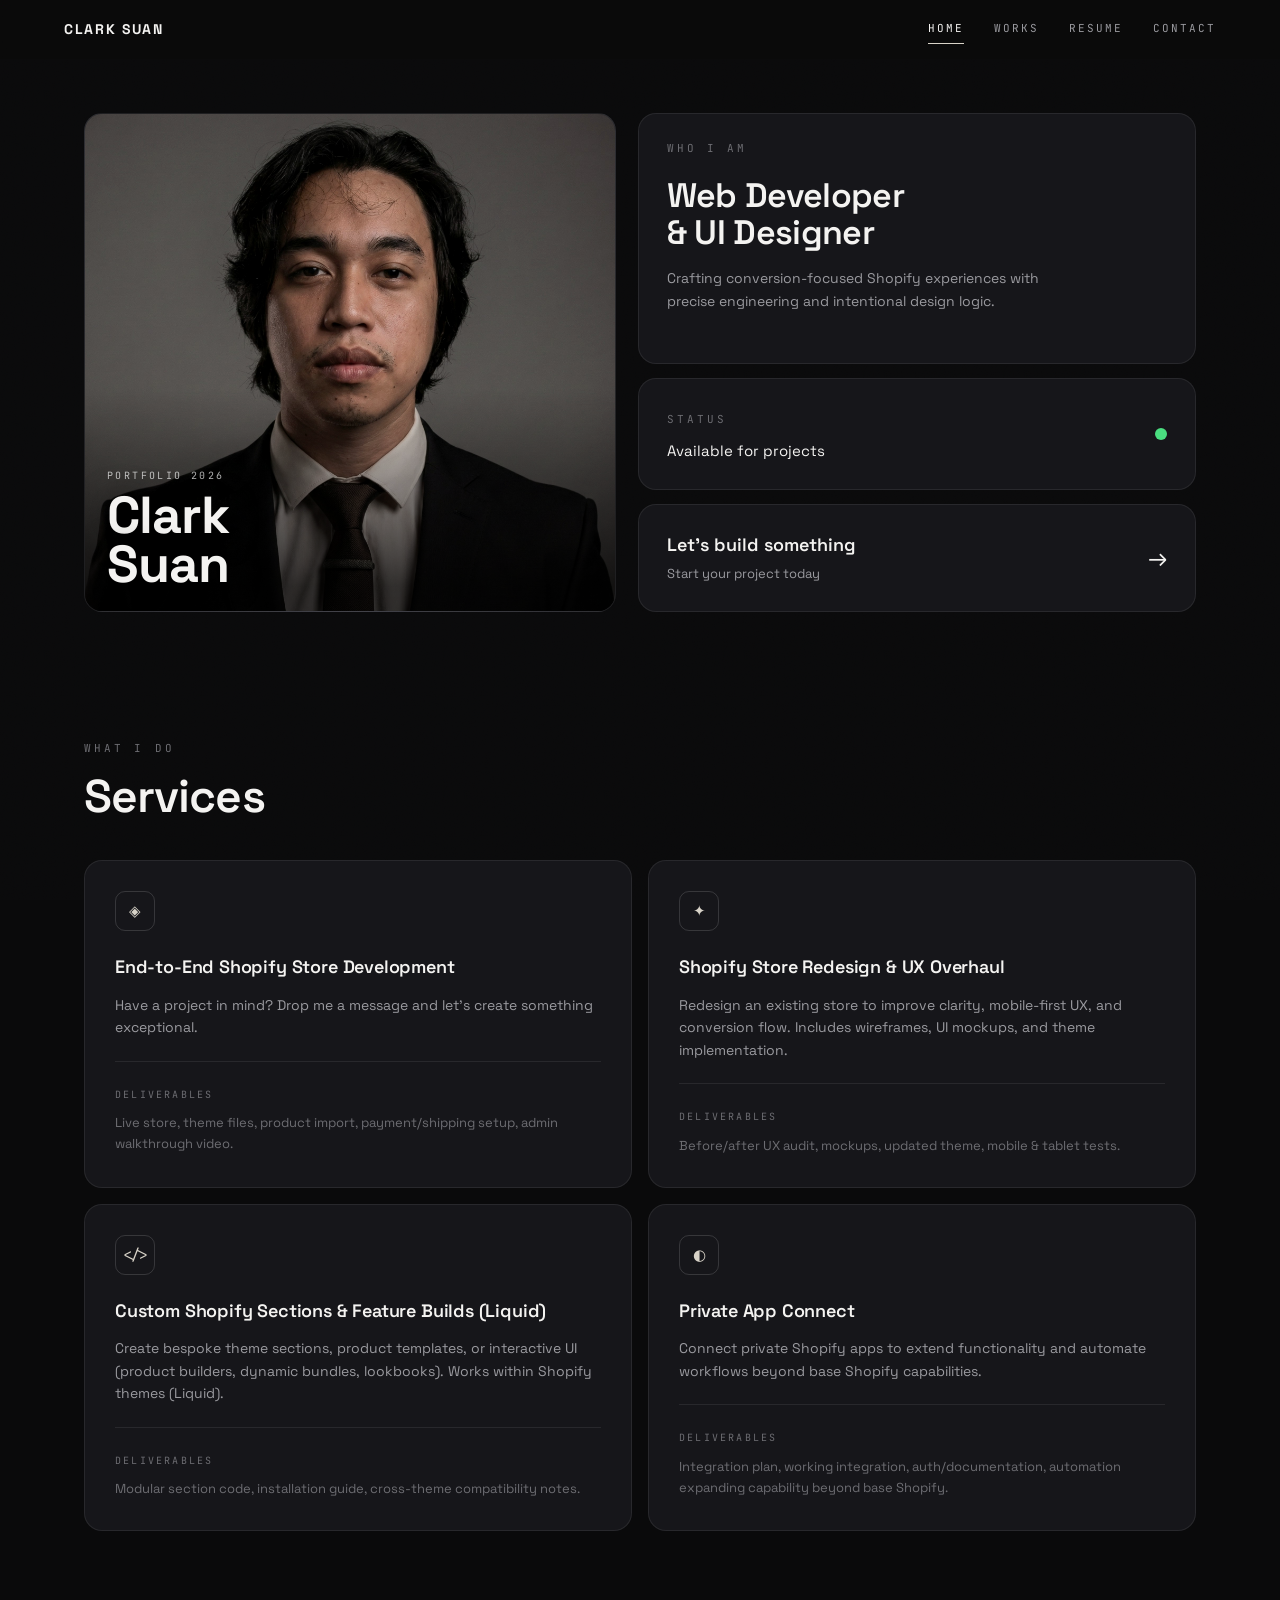
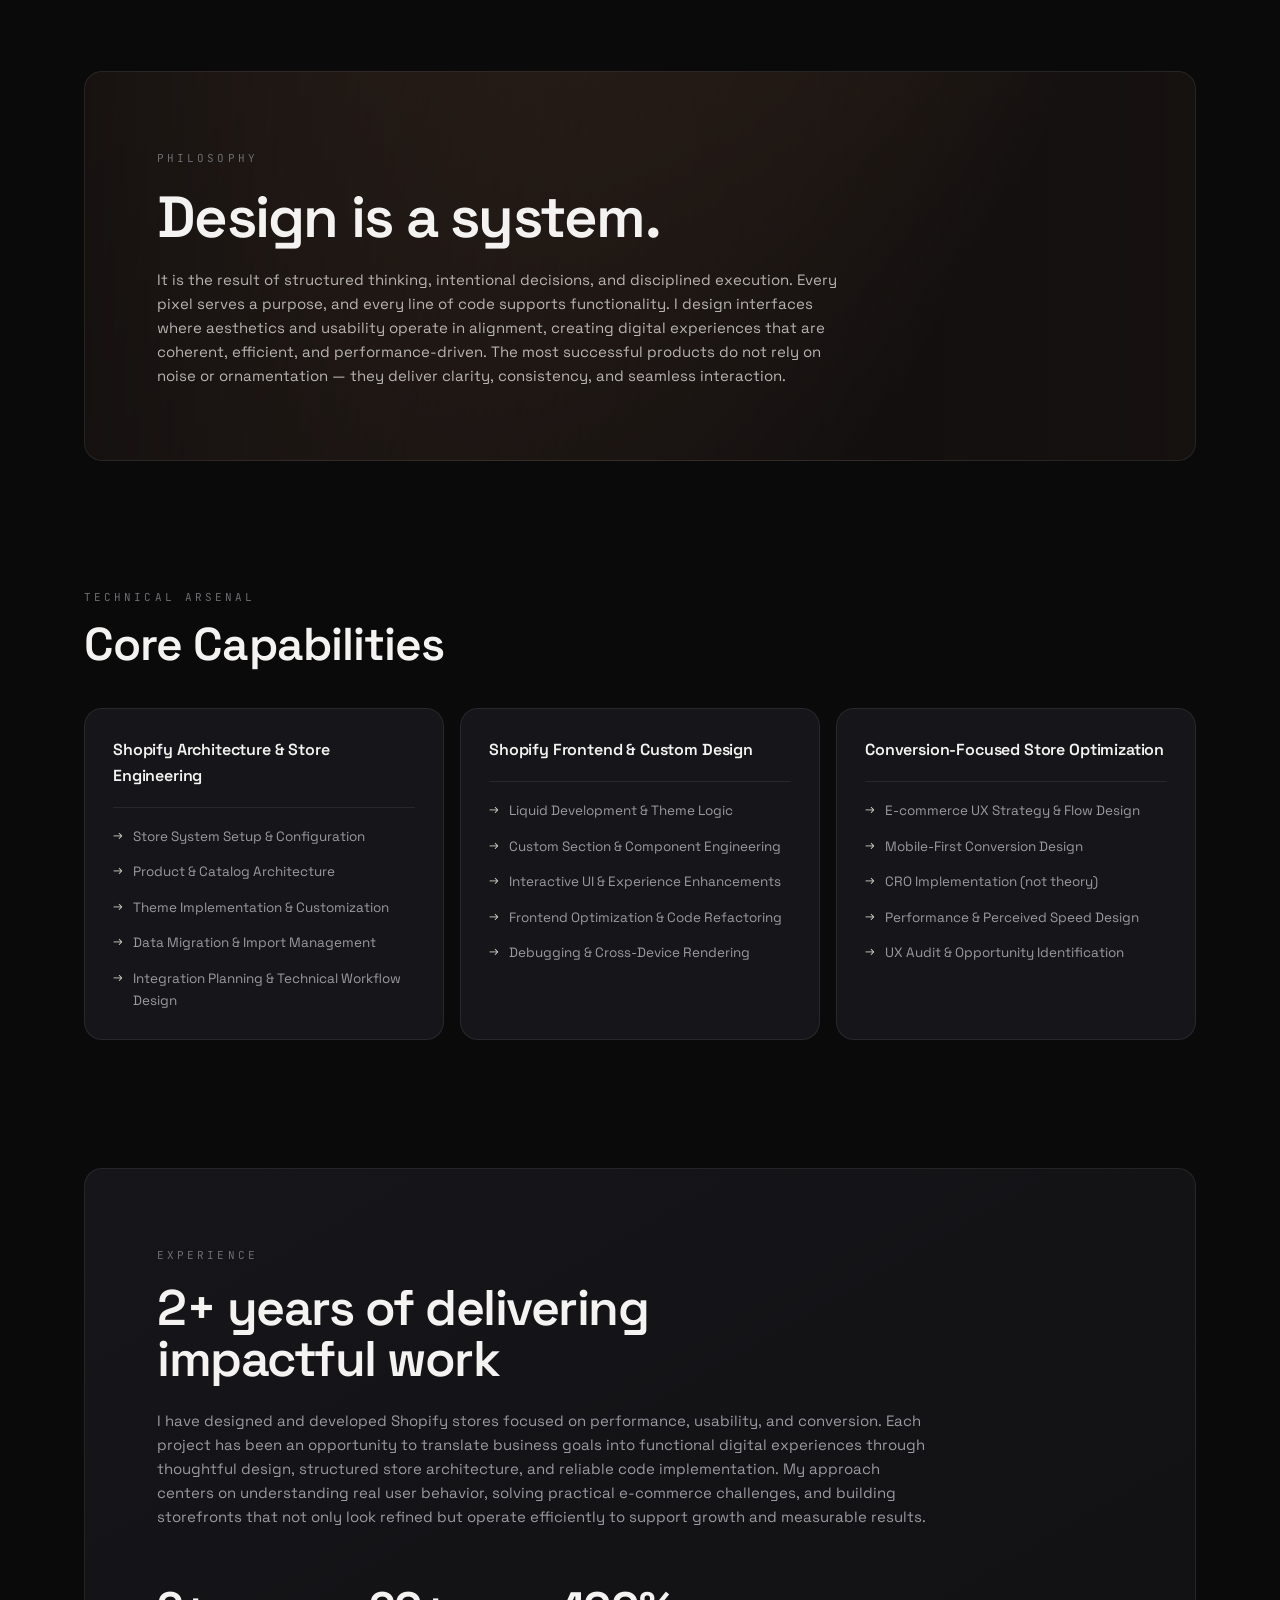
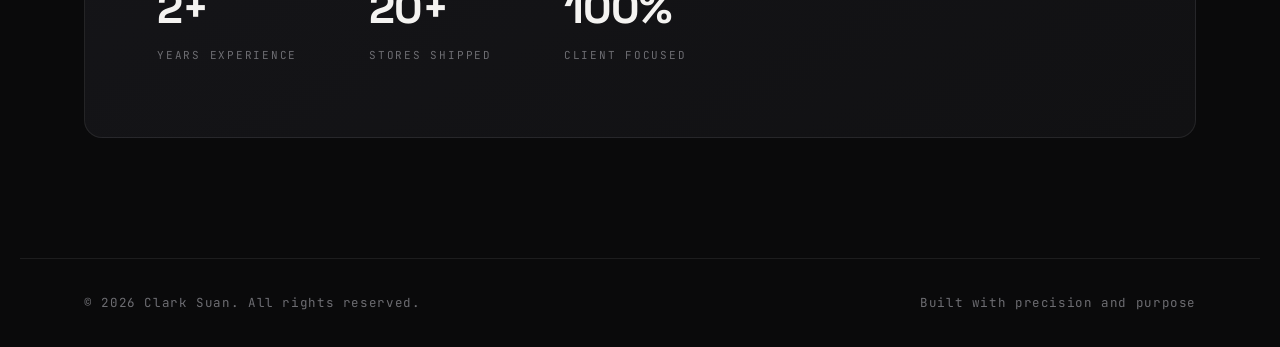
==== index.html @ 5cd77a22 "Multi-page portfolio: Home, Works, Resume, Contact - Split the single-page site into dedicated pages" ====
<!DOCTYPE html>
<html lang="en">
<head>
  <meta charset="UTF-8" />
  <meta name="viewport" content="width=device-width, initial-scale=1.0" />
  <title>Clark Suan — Web Developer & UI Designer</title>
  <meta name="description" content="Clark Suan — Shopify web developer and UI designer crafting conversion-focused ecommerce experiences with precise engineering and intentional design logic." />
  <meta name="author" content="Clark Suan" />
  <meta name="theme-color" content="#0a0a0b" />

  <!-- Open Graph / social share -->
  <meta property="og:type" content="website" />
  <meta property="og:title" content="Clark Suan — Web Developer & UI Designer" />
  <meta property="og:description" content="Conversion-focused Shopify experiences with precise engineering and intentional design logic." />
  <meta property="og:image" content="assets/portrait.jpg" />
  <meta property="og:site_name" content="Clark Suan" />
  <meta name="twitter:card" content="summary_large_image" />
  <meta name="twitter:title" content="Clark Suan — Web Developer & UI Designer" />
  <meta name="twitter:description" content="Conversion-focused Shopify experiences with precise engineering and intentional design logic." />
  <meta name="twitter:image" content="assets/portrait.jpg" />

  <link rel="icon" href="data:image/svg+xml,%3Csvg xmlns='http://www.w3.org/2000/svg' viewBox='0 0 100 100'%3E%3Crect width='100' height='100' rx='20' fill='%230a0a0b'/%3E%3Ctext x='50' y='68' font-family='sans-serif' font-size='52' font-weight='700' fill='%23d8d3c8' text-anchor='middle'%3ECS%3C/text%3E%3C/svg%3E" />
  <link rel="preconnect" href="https://fonts.googleapis.com" />
  <link rel="preconnect" href="https://fonts.gstatic.com" crossorigin />
  <link href="https://fonts.googleapis.com/css2?family=Space+Grotesk:wght@400;500;600;700&family=JetBrains+Mono:wght@400;500&display=swap" rel="stylesheet" />
  <link rel="stylesheet" href="styles.css" />
</head>
<body>
  <div class="grain" aria-hidden="true"></div>

  <!-- ============ NAV ============ -->
  <header class="nav" id="top">
    <a href="index.html" class="nav__logo">CLARK SUAN</a>
    <nav class="nav__links" aria-label="Primary">
      <a href="index.html" aria-current="page">Home</a>
      <a href="works.html">Works</a>
      <a href="resume.html">Resume</a>
      <a href="contact.html">Contact</a>
    </nav>
    <button class="nav__toggle" aria-label="Toggle menu" aria-expanded="false">
      <span></span><span></span>
    </button>
  </header>

  <main>
    <!-- ============ HERO ============ -->
    <section class="hero reveal">
      <div class="hero__portrait">
        <div class="portrait__frame">
          <img src="assets/portrait.jpg" alt="Portrait of Clark Suan" onerror="this.style.display='none';this.parentElement.classList.add('portrait--fallback')" />
          <div class="portrait__meta">
            <span class="portrait__eyebrow">Portfolio 2026</span>
            <h1 class="portrait__name">Clark<br />Suan</h1>
          </div>
        </div>
      </div>

      <div class="hero__panels">
        <article class="panel panel--intro">
          <span class="eyebrow">Who I am</span>
          <h2>Web Developer<br />&amp; UI Designer</h2>
          <p>Crafting conversion-focused Shopify experiences with precise engineering and intentional design logic.</p>
        </article>

        <article class="panel panel--status">
          <div>
            <span class="eyebrow">Status</span>
            <p class="status__text">Available for projects</p>
          </div>
          <span class="status__dot" aria-hidden="true"></span>
        </article>

        <a href="contact.html" class="panel panel--cta">
          <div>
            <p class="cta__title">Let's build something</p>
            <span class="cta__sub">Start your project today</span>
          </div>
          <span class="cta__arrow" aria-hidden="true">→</span>
        </a>
      </div>
    </section>

    <!-- ============ SERVICES ============ -->
    <section class="section" id="services">
      <header class="section__head reveal">
        <span class="eyebrow">What I do</span>
        <h2 class="section__title">Services</h2>
      </header>

      <div class="services">
        <article class="service reveal" style="--i:0">
          <span class="service__icon">◈</span>
          <h3>End-to-End Shopify Store Development</h3>
          <p>Have a project in mind? Drop me a message and let's create something exceptional.</p>
          <div class="service__deliverables">
            <span class="micro">Deliverables</span>
            <p>Live store, theme files, product import, payment/shipping setup, admin walkthrough video.</p>
          </div>
        </article>

        <article class="service reveal" style="--i:1">
          <span class="service__icon">✦</span>
          <h3>Shopify Store Redesign &amp; UX Overhaul</h3>
          <p>Redesign an existing store to improve clarity, mobile-first UX, and conversion flow. Includes wireframes, UI mockups, and theme implementation.</p>
          <div class="service__deliverables">
            <span class="micro">Deliverables</span>
            <p>Before/after UX audit, mockups, updated theme, mobile &amp; tablet tests.</p>
          </div>
        </article>

        <article class="service reveal" style="--i:2">
          <span class="service__icon">&lt;/&gt;</span>
          <h3>Custom Shopify Sections &amp; Feature Builds (Liquid)</h3>
          <p>Create bespoke theme sections, product templates, or interactive UI (product builders, dynamic bundles, lookbooks). Works within Shopify themes (Liquid).</p>
          <div class="service__deliverables">
            <span class="micro">Deliverables</span>
            <p>Modular section code, installation guide, cross-theme compatibility notes.</p>
          </div>
        </article>

        <article class="service reveal" style="--i:3">
          <span class="service__icon">◐</span>
          <h3>Private App Connect</h3>
          <p>Connect private Shopify apps to extend functionality and automate workflows beyond base Shopify capabilities.</p>
          <div class="service__deliverables">
            <span class="micro">Deliverables</span>
            <p>Integration plan, working integration, auth/documentation, automation expanding capability beyond base Shopify.</p>
          </div>
        </article>
      </div>
    </section>

    <!-- ============ PHILOSOPHY ============ -->
    <section class="philosophy reveal">
      <div class="philosophy__inner">
        <span class="eyebrow">Philosophy</span>
        <h2 class="philosophy__quote">Design is a system.</h2>
        <p>It is the result of structured thinking, intentional decisions, and disciplined execution. Every pixel serves a purpose, and every line of code supports functionality. I design interfaces where aesthetics and usability operate in alignment, creating digital experiences that are coherent, efficient, and performance-driven. The most successful products do not rely on noise or ornamentation — they deliver clarity, consistency, and seamless interaction.</p>
      </div>
    </section>

    <!-- ============ SKILLS ============ -->
    <section class="section" id="skills">
      <header class="section__head reveal">
        <span class="eyebrow">Technical arsenal</span>
        <h2 class="section__title">Core Capabilities</h2>
      </header>

      <div class="skills">
        <article class="skillcard reveal" style="--i:0">
          <h3>Shopify Architecture &amp; Store Engineering</h3>
          <ul>
            <li>Store System Setup &amp; Configuration</li>
            <li>Product &amp; Catalog Architecture</li>
            <li>Theme Implementation &amp; Customization</li>
            <li>Data Migration &amp; Import Management</li>
            <li>Integration Planning &amp; Technical Workflow Design</li>
          </ul>
        </article>

        <article class="skillcard reveal" style="--i:1">
          <h3>Shopify Frontend &amp; Custom Design</h3>
          <ul>
            <li>Liquid Development &amp; Theme Logic</li>
            <li>Custom Section &amp; Component Engineering</li>
            <li>Interactive UI &amp; Experience Enhancements</li>
            <li>Frontend Optimization &amp; Code Refactoring</li>
            <li>Debugging &amp; Cross-Device Rendering</li>
          </ul>
        </article>

        <article class="skillcard reveal" style="--i:2">
          <h3>Conversion-Focused Store Optimization</h3>
          <ul>
            <li>E-commerce UX Strategy &amp; Flow Design</li>
            <li>Mobile-First Conversion Design</li>
            <li>CRO Implementation (not theory)</li>
            <li>Performance &amp; Perceived Speed Design</li>
            <li>UX Audit &amp; Opportunity Identification</li>
          </ul>
        </article>
      </div>
    </section>

    <!-- ============ EXPERIENCE ============ -->
    <section class="section" id="experience">
      <div class="experience reveal">
        <span class="eyebrow">Experience</span>
        <h2 class="experience__headline">2+ years of delivering impactful work</h2>
        <p>I have designed and developed Shopify stores focused on performance, usability, and conversion. Each project has been an opportunity to translate business goals into functional digital experiences through thoughtful design, structured store architecture, and reliable code implementation. My approach centers on understanding real user behavior, solving practical e-commerce challenges, and building storefronts that not only look refined but operate efficiently to support growth and measurable results.</p>
        <div class="experience__stats">
          <div class="stat"><span class="stat__num">2+</span><span class="stat__label">Years experience</span></div>
          <div class="stat"><span class="stat__num">20+</span><span class="stat__label">Stores shipped</span></div>
          <div class="stat"><span class="stat__num">100%</span><span class="stat__label">Client focused</span></div>
        </div>
      </div>
    </section>
  </main>

  <footer class="footer">
    <p>© 2026 Clark Suan. All rights reserved.</p>
    <p>Built with precision and purpose</p>
  </footer>

  <script src="script.js"></script>
</body>
</html>
---- styles.css ----
/* ============================================================
   Clark Suan — Portfolio
   Dark editorial theme • Shopify Web Developer & UI Designer
   ============================================================ */

:root {
  --bg:        #0a0a0b;
  --bg-2:      #111113;
  --surface:   #16161a;
  --surface-2: #1c1c21;
  --line:      rgba(255,255,255,.08);
  --line-2:    rgba(255,255,255,.14);
  --text:      #f4f3f1;
  --muted:     #9a9a9f;
  --faint:     #6d6d72;
  --accent:    #d8d3c8;   /* warm bone */
  --green:     #4ade80;
  --radius:    18px;
  --maxw:      1240px;
  --pad:       clamp(20px, 5vw, 64px);
  --font:      "Space Grotesk", system-ui, sans-serif;
  --mono:      "JetBrains Mono", ui-monospace, monospace;
}

* { margin: 0; padding: 0; box-sizing: border-box; }

html { scroll-behavior: smooth; }

body {
  font-family: var(--font);
  background: var(--bg);
  color: var(--text);
  line-height: 1.6;
  -webkit-font-smoothing: antialiased;
  overflow-x: hidden;
}

img { display: block; max-width: 100%; }
a { color: inherit; text-decoration: none; }

/* film grain overlay */
.grain {
  position: fixed;
  inset: 0;
  z-index: 1;
  pointer-events: none;
  opacity: .04;
  background-image: url("data:image/svg+xml,%3Csvg xmlns='http://www.w3.org/2000/svg' width='140' height='140'%3E%3Cfilter id='n'%3E%3CfeTurbulence type='fractalNoise' baseFrequency='.9' numOctaves='3'/%3E%3C/filter%3E%3Crect width='100%25' height='100%25' filter='url(%23n)'/%3E%3C/svg%3E");
  mix-blend-mode: overlay;
}

/* shared labels ---------------------------------------------- */
.eyebrow {
  font-family: var(--mono);
  font-size: 11px;
  letter-spacing: .28em;
  text-transform: uppercase;
  color: var(--faint);
  display: inline-block;
}
.micro {
  font-family: var(--mono);
  font-size: 10px;
  letter-spacing: .22em;
  text-transform: uppercase;
  color: var(--faint);
}

/* ============================================================
   NAV
   ============================================================ */
.nav {
  position: sticky;
  top: 0;
  z-index: 50;
  display: flex;
  align-items: center;
  justify-content: space-between;
  padding: 18px var(--pad);
  backdrop-filter: blur(14px);
  background: rgba(10,10,11,.6);
  border-bottom: 1px solid transparent;
  transition: border-color .3s, background .3s;
}
.nav.scrolled { border-color: var(--line); background: rgba(10,10,11,.82); }

.nav__logo {
  font-weight: 700;
  letter-spacing: .12em;
  font-size: 14px;
}
.nav__links {
  display: flex;
  gap: 30px;
  font-family: var(--mono);
  font-size: 11px;
  letter-spacing: .18em;
  text-transform: uppercase;
}
.nav__links a {
  color: var(--muted);
  position: relative;
  transition: color .25s;
}
.nav__links a:hover { color: var(--text); }
.nav__links a::after {
  content: "";
  position: absolute;
  left: 0; bottom: -6px;
  width: 0; height: 1px;
  background: var(--accent);
  transition: width .3s;
}
.nav__links a:hover::after { width: 100%; }

.nav__links a[aria-current="page"] { color: var(--text); }
.nav__links a[aria-current="page"]::after { width: 100%; }

.nav__toggle {
  display: none;
  flex-direction: column;
  gap: 5px;
  background: none;
  border: none;
  cursor: pointer;
  padding: 6px;
}
.nav__toggle span {
  width: 24px; height: 2px;
  background: var(--text);
  transition: transform .3s, opacity .3s;
}

/* ============================================================
   LAYOUT PRIMITIVES
   ============================================================ */
.section {
  max-width: var(--maxw);
  margin: 0 auto;
  padding: clamp(64px, 10vw, 130px) var(--pad) 0;
  position: relative;
  z-index: 2;
}
.section__head { margin-bottom: 40px; }
.section__head .eyebrow { margin-bottom: 14px; }
.section__title {
  font-size: clamp(30px, 5vw, 46px);
  font-weight: 600;
  letter-spacing: -.02em;
  line-height: 1.05;
}
.section__note {
  color: var(--muted);
  max-width: 340px;
  font-size: 14px;
  margin-top: 12px;
}

/* ============================================================
   HERO
   ============================================================ */
.hero {
  max-width: var(--maxw);
  margin: 0 auto;
  padding: clamp(28px, 5vw, 54px) var(--pad) 0;
  display: grid;
  grid-template-columns: 1fr 1.05fr;
  gap: 22px;
  position: relative;
  z-index: 2;
}

.portrait__frame {
  position: relative;
  height: 100%;
  min-height: 440px;
  border-radius: var(--radius);
  overflow: hidden;
  border: 1px solid var(--line);
  /* studio backdrop behind a transparent-cutout portrait */
  background:
    radial-gradient(120% 90% at 50% 0%, #33333a 0%, #1a1a1e 45%, #0c0c0e 100%);
}
.portrait__frame img {
  width: 100%; height: 100%;
  object-fit: cover;
  object-position: center 12%;
  filter: grayscale(.12) contrast(1.03);
}
.portrait--fallback::after {
  content: "CS";
  position: absolute; inset: 0;
  display: grid; place-items: center;
  font-size: 120px; font-weight: 700;
  color: rgba(255,255,255,.06);
  letter-spacing: .05em;
}
.portrait__meta {
  position: absolute;
  left: 22px; bottom: 22px;
  z-index: 2;
}
.portrait__eyebrow {
  font-family: var(--mono);
  font-size: 10px;
  letter-spacing: .24em;
  text-transform: uppercase;
  color: rgba(255,255,255,.7);
}
.portrait__name {
  font-size: clamp(34px, 4.5vw, 52px);
  font-weight: 700;
  line-height: .95;
  letter-spacing: -.02em;
  margin-top: 4px;
  text-shadow: 0 2px 30px rgba(0,0,0,.6);
}
.portrait__frame::after {
  content: "";
  position: absolute; inset: 0;
  background: linear-gradient(to top, rgba(0,0,0,.75) 5%, transparent 45%);
}

.hero__panels {
  display: flex;
  flex-direction: column;
  gap: 14px;
}
.panel {
  border: 1px solid var(--line);
  border-radius: var(--radius);
  background: var(--surface);
  padding: 26px 28px;
  transition: border-color .3s, background .3s, transform .3s;
}
.panel--intro { flex: 1; display: flex; flex-direction: column; }
.panel--intro .eyebrow { margin-bottom: 20px; }
.panel--intro h2 {
  font-size: clamp(24px, 3.4vw, 34px);
  font-weight: 600;
  letter-spacing: -.02em;
  line-height: 1.08;
}
.panel--intro p {
  color: var(--muted);
  margin-top: 16px;
  font-size: 14px;
  max-width: 42ch;
}

.panel--status {
  display: flex;
  align-items: center;
  justify-content: space-between;
}
.status__text { font-size: 15px; margin-top: 8px; }
.status__dot {
  width: 12px; height: 12px;
  border-radius: 50%;
  background: var(--green);
  box-shadow: 0 0 0 0 rgba(74,222,128,.5);
  animation: pulse 2.4s infinite, flicker 4s steps(1, end) infinite;
}
@keyframes pulse {
  0%   { box-shadow: 0 0 0 0 rgba(74,222,128,.45); }
  70%  { box-shadow: 0 0 0 12px rgba(74,222,128,0); }
  100% { box-shadow: 0 0 0 0 rgba(74,222,128,0); }
}
@keyframes flicker {
  0%, 39%, 43%, 62%, 66%, 83%, 87%, 100% { opacity: 1; }
  41%, 64%, 85% { opacity: .2; }
}

.panel--cta {
  display: flex;
  align-items: center;
  justify-content: space-between;
  cursor: pointer;
}
.panel--cta:hover { border-color: var(--line-2); background: var(--surface-2); }
.cta__title { font-size: 18px; font-weight: 600; }
.cta__sub { color: var(--muted); font-size: 13px; }
.cta__arrow {
  font-size: 24px;
  transition: transform .3s;
}
.panel--cta:hover .cta__arrow { transform: translateX(8px); }

.panel:hover { border-color: var(--line-2); }

/* ============================================================
   WORKS
   ============================================================ */
.section__head { display: flex; flex-direction: column; }
#works .section__head { position: relative; }
#works .section__note { position: absolute; right: 0; top: 8px; text-align: right; }

/* business-model filter */
.workfilter {
  display: flex;
  flex-wrap: wrap;
  align-items: center;
  gap: 10px;
  margin-bottom: 26px;
}
.workfilter__label { margin-right: 4px; }
.workfilter__chip {
  font-family: var(--mono);
  font-size: 10.5px;
  letter-spacing: .16em;
  text-transform: uppercase;
  color: var(--muted);
  background: transparent;
  border: 1px solid var(--line);
  border-radius: 50px;
  padding: 8px 16px;
  cursor: pointer;
  transition: color .25s, border-color .25s, background .25s;
}
.workfilter__chip:hover { color: var(--text); border-color: var(--line-2); }
.workfilter__chip.is-active {
  color: #14110c;
  background: var(--accent);
  border-color: var(--accent);
}

.work[hidden], .cs[hidden], .works[hidden], .section[hidden] { display: none; }

.works__empty {
  max-width: var(--maxw);
  margin: clamp(40px, 8vw, 90px) auto 0;
  padding: 0 var(--pad);
  color: var(--muted);
  font-family: var(--mono);
  font-size: 13px;
  letter-spacing: .04em;
}
.works__empty a { color: var(--accent); border-bottom: 1px solid var(--line-2); }

.works {
  display: grid;
  grid-template-columns: 1.3fr 1fr;
  gap: 16px;
}
.work {
  position: relative;
  border-radius: var(--radius);
  overflow: hidden;
  border: 1px solid var(--line);
  min-height: 280px;
  display: flex;
  align-items: flex-end;
  isolation: isolate;
}
.work--full { grid-column: 1 / -1; min-height: 240px; }

.work__bg {
  position: absolute; inset: 0;
  z-index: -1;
  background-size: cover;
  background-position: center;
  transition: transform .7s cubic-bezier(.2,.7,.2,1), filter .5s;
  filter: grayscale(.3) brightness(.7);
}
.work:hover .work__bg { transform: scale(1.06); filter: grayscale(0) brightness(.85); }
.work::after {
  content: "";
  position: absolute; inset: 0;
  background: linear-gradient(to top, rgba(6,6,7,.92) 0%, rgba(6,6,7,.25) 55%, transparent 100%);
  z-index: -1;
}
.work__bg--watch { background-color: #1a140c; background-image: url('assets/work/recent-watch.jpg'); }
.work__bg--nobo  { background-color: #14120f; background-image: url('assets/work/recent-apparel.jpg'); }
.work__bg--lucci { background-color: #17120c; background-image: url('assets/work/recent-luxury.jpg'); }

.work__body { padding: 26px 28px; }
.work__index {
  font-family: var(--mono);
  font-size: 10px;
  letter-spacing: .24em;
  text-transform: uppercase;
  color: rgba(255,255,255,.6);
}
.work__name {
  font-size: clamp(22px, 3vw, 30px);
  font-weight: 700;
  letter-spacing: -.01em;
  margin: 8px 0 6px;
}
.work__desc { color: var(--muted); font-size: 13.5px; max-width: 46ch; }

/* whole-card link overlay */
.work__cover {
  position: absolute;
  inset: 0;
  z-index: 1;
  border-radius: inherit;
}

/* ============================================================
   CASE STUDIES
   ============================================================ */
.cases {
  display: flex;
  flex-direction: column;
  gap: clamp(56px, 8vw, 100px);
}
.cs__head {
  display: flex;
  flex-direction: column;
  align-items: flex-start;
  gap: 20px;
  margin-bottom: 28px;
}
.cs__head > div { width: 100%; }
.cs__cat {
  font-family: var(--mono);
  font-size: 11px;
  letter-spacing: .22em;
  text-transform: uppercase;
  color: var(--faint);
}
.cs__title {
  font-size: clamp(26px, 4vw, 40px);
  font-weight: 700;
  letter-spacing: -.02em;
  margin: 10px 0 0;
}
.cs__desc {
  color: var(--muted);
  font-size: 15px;
  max-width: none;
  margin-top: 14px;
}
.cs__desc em { color: var(--accent); font-style: italic; }
.cs__tags {
  display: flex;
  flex-wrap: wrap;
  gap: 8px;
  list-style: none;
  padding-top: 6px;
}
.cs__tags li {
  font-family: var(--mono);
  font-size: 10.5px;
  letter-spacing: .1em;
  text-transform: uppercase;
  color: var(--muted);
  border: 1px solid var(--line);
  border-radius: 50px;
  padding: 6px 13px;
}

.cs__gallery { display: grid; gap: 16px; }
.cs__gallery--3 { grid-template-columns: repeat(3, 1fr); }
.cs__gallery--1 { grid-template-columns: 1fr; }

.frame {
  border: 1px solid var(--line);
  border-radius: 14px;
  overflow: hidden;
  background: var(--surface);
  cursor: pointer;
  margin: 0;
  transition: border-color .3s, transform .3s, box-shadow .3s;
}
.frame:hover {
  border-color: var(--line-2);
  transform: translateY(-5px);
  box-shadow: 0 20px 50px -20px rgba(0,0,0,.7);
}
.frame__bar {
  display: flex;
  align-items: center;
  gap: 7px;
  padding: 11px 14px;
  border-bottom: 1px solid var(--line);
  background: var(--bg-2);
}
.frame__bar i { width: 10px; height: 10px; border-radius: 50%; background: var(--line-2); }
.frame__bar i:nth-child(1) { background: #ff5f57; }
.frame__bar i:nth-child(2) { background: #febc2e; }
.frame__bar i:nth-child(3) { background: #28c840; }
.frame__bar span {
  margin-left: 12px;
  font-family: var(--mono);
  font-size: 11px;
  color: var(--faint);
}
.shot {
  height: clamp(300px, 40vw, 430px);
  background-image: var(--img);
  background-size: 100% auto;
  background-position: center top;
  background-repeat: no-repeat;
  transition: background-position 6s ease;
}
.frame:hover .shot { background-position: center bottom; }
.shot--tall { height: clamp(360px, 48vw, 560px); }

/* click-to-zoom lightbox */
.lightbox {
  position: fixed;
  inset: 0;
  z-index: 100;
  background: rgba(4,4,5,.94);
  backdrop-filter: blur(6px);
  display: none;
  overflow-y: auto;
  padding: clamp(30px, 6vw, 70px) clamp(16px, 4vw, 40px);
}
.lightbox.open { display: block; }
.lightbox img {
  display: block;
  max-width: 1040px;
  width: 100%;
  margin: 0 auto;
  border-radius: 12px;
  border: 1px solid var(--line);
}
.lightbox__close {
  position: fixed;
  top: 20px; right: 24px;
  width: 44px; height: 44px;
  display: grid; place-items: center;
  border-radius: 50%;
  border: 1px solid var(--line-2);
  background: rgba(20,20,22,.8);
  color: var(--text);
  font-size: 20px;
  cursor: pointer;
  transition: background .25s, transform .25s;
}
.lightbox__close:hover { background: var(--accent); color: #14110c; transform: rotate(90deg); }
.lightbox__hint {
  position: fixed;
  bottom: 18px; left: 50%;
  transform: translateX(-50%);
  font-family: var(--mono);
  font-size: 11px;
  letter-spacing: .14em;
  text-transform: uppercase;
  color: var(--faint);
}

/* ============================================================
   SERVICES
   ============================================================ */
.services {
  display: grid;
  grid-template-columns: repeat(2, 1fr);
  gap: 16px;
}
.service {
  border: 1px solid var(--line);
  border-radius: var(--radius);
  background: var(--surface);
  padding: 30px;
  transition: border-color .3s, transform .3s, background .3s;
}
.service:hover { border-color: var(--line-2); transform: translateY(-4px); background: var(--surface-2); }
.service__icon {
  display: inline-grid;
  place-items: center;
  width: 40px; height: 40px;
  border: 1px solid var(--line-2);
  border-radius: 10px;
  font-size: 15px;
  color: var(--accent);
  margin-bottom: 22px;
  font-family: var(--mono);
}
.service h3 {
  font-size: 18px;
  font-weight: 600;
  letter-spacing: -.01em;
  margin-bottom: 12px;
}
.service > p { color: var(--muted); font-size: 14px; }
.service__deliverables {
  margin-top: 22px;
  padding-top: 18px;
  border-top: 1px solid var(--line);
}
.service__deliverables p { color: var(--faint); font-size: 13px; margin-top: 8px; }

/* ============================================================
   PHILOSOPHY
   ============================================================ */
.philosophy {
  max-width: var(--maxw);
  margin: clamp(80px,12vw,140px) auto 0;
  padding: 0 var(--pad);
  position: relative;
  z-index: 2;
}
.philosophy__inner {
  border-radius: var(--radius);
  padding: clamp(40px, 6vw, 72px);
  border: 1px solid var(--line);
  background:
    linear-gradient(to right, rgba(10,10,12,.92), rgba(10,10,12,.55)),
    linear-gradient(120deg, #b5794a 0%, #7a5236 35%, #241a14 75%);
  background-blend-mode: normal;
}
.philosophy__quote {
  font-size: clamp(34px, 5.5vw, 58px);
  font-weight: 600;
  letter-spacing: -.03em;
  margin: 18px 0 22px;
  line-height: 1;
}
.philosophy__inner p {
  color: rgba(244,243,241,.72);
  max-width: 70ch;
  font-size: 15px;
}

/* ============================================================
   SKILLS
   ============================================================ */
.skills {
  display: grid;
  grid-template-columns: repeat(3, 1fr);
  gap: 16px;
}
.skillcard {
  border: 1px solid var(--line);
  border-radius: var(--radius);
  background: var(--surface);
  padding: 28px;
  transition: border-color .3s, transform .3s;
}
.skillcard:hover { border-color: var(--line-2); transform: translateY(-4px); }
.skillcard h3 {
  font-size: 16px;
  font-weight: 600;
  letter-spacing: -.01em;
  padding-bottom: 18px;
  margin-bottom: 18px;
  border-bottom: 1px solid var(--line);
}
.skillcard ul { list-style: none; display: flex; flex-direction: column; gap: 14px; }
.skillcard li {
  color: var(--muted);
  font-size: 13.5px;
  padding-left: 20px;
  position: relative;
}
.skillcard li::before {
  content: "→";
  position: absolute; left: 0;
  color: var(--accent);
  font-size: 12px;
}

/* ============================================================
   EXPERIENCE
   ============================================================ */
.experience {
  border: 1px solid var(--line);
  border-radius: var(--radius);
  background: linear-gradient(150deg, var(--surface), var(--bg-2));
  padding: clamp(40px, 6vw, 72px);
}
.experience__headline {
  font-size: clamp(30px, 5vw, 50px);
  font-weight: 600;
  letter-spacing: -.03em;
  line-height: 1.02;
  margin: 16px 0 24px;
  max-width: 16ch;
}
.experience p { color: var(--muted); max-width: 78ch; font-size: 15px; }
.experience__stats {
  display: flex;
  gap: clamp(28px, 6vw, 72px);
  margin-top: 44px;
  flex-wrap: wrap;
}
.stat { display: flex; flex-direction: column; gap: 4px; }
.stat__num { font-size: clamp(30px, 4vw, 44px); font-weight: 700; letter-spacing: -.02em; }
.stat__label {
  font-family: var(--mono);
  font-size: 11px;
  letter-spacing: .16em;
  text-transform: uppercase;
  color: var(--faint);
}

/* ============================================================
   CONTACT
   ============================================================ */
.contact {
  display: grid;
  grid-template-columns: 1fr 1fr;
  gap: clamp(30px, 6vw, 80px);
  border: 1px solid var(--line);
  border-radius: var(--radius);
  background: var(--surface);
  padding: clamp(36px, 5vw, 64px);
}
.contact__intro .eyebrow { margin-bottom: 14px; }
.contact__intro .section__title { margin-bottom: 16px; }
.contact__intro > p { color: var(--muted); font-size: 15px; max-width: 40ch; }
.contact__connect { margin-top: 40px; }
.socials { display: flex; flex-direction: column; gap: 12px; margin-top: 14px; }
.socials a {
  color: var(--muted);
  font-size: 13px;
  font-family: var(--mono);
  letter-spacing: .04em;
  width: fit-content;
  border-bottom: 1px solid transparent;
  transition: color .25s, border-color .25s;
}
.socials a:hover { color: var(--text); border-color: var(--line-2); }

.contact__form { display: flex; flex-direction: column; gap: 20px; }
.contact__form label { display: flex; flex-direction: column; gap: 8px; }
.contact__form input,
.contact__form textarea {
  background: var(--bg);
  border: 1px solid var(--line);
  border-radius: 10px;
  padding: 13px 15px;
  color: var(--text);
  font-family: var(--font);
  font-size: 14px;
  resize: vertical;
  transition: border-color .25s, background .25s;
}
.contact__form input:focus,
.contact__form textarea:focus {
  outline: none;
  border-color: var(--line-2);
  background: var(--bg-2);
}
.btn {
  align-self: flex-start;
  border: 1px solid var(--line-2);
  background: transparent;
  color: var(--text);
  padding: 13px 26px;
  border-radius: 50px;
  font-family: var(--mono);
  font-size: 12px;
  letter-spacing: .12em;
  text-transform: uppercase;
  cursor: pointer;
  transition: background .25s, color .25s, transform .2s;
}
.btn:hover { background: var(--accent); color: #14110c; transform: translateY(-2px); }
.form__status { font-size: 13px; color: var(--green); min-height: 1em; }

/* ============================================================
   RESUME
   ============================================================ */
.resume { display: flex; flex-direction: column; gap: clamp(40px, 6vw, 64px); }

.resume__block { border-top: 1px solid var(--line); padding-top: clamp(28px, 4vw, 40px); }
.resume__block--first { border-top: 0; padding-top: 0; }
.resume__h {
  font-family: var(--mono);
  font-size: 11px;
  letter-spacing: .24em;
  text-transform: uppercase;
  color: var(--faint);
  margin-bottom: 22px;
}
.resume__block > p { color: var(--muted); font-size: 15px; max-width: 72ch; }

.resume__timeline { list-style: none; display: flex; flex-direction: column; gap: 34px; }
.resume__job { display: grid; grid-template-columns: 1fr; gap: 12px; }
.resume__jobhead {
  display: flex;
  flex-wrap: wrap;
  align-items: baseline;
  justify-content: space-between;
  gap: 6px 20px;
}
.resume__jobhead h4 { font-size: 17px; font-weight: 600; letter-spacing: -.01em; }
.resume__jobhead h4 span { color: var(--faint); font-weight: 400; }
.resume__date {
  font-family: var(--mono);
  font-size: 11px;
  letter-spacing: .12em;
  text-transform: uppercase;
  color: var(--faint);
  white-space: nowrap;
}
.resume__job ul { list-style: none; display: flex; flex-direction: column; gap: 10px; }
.resume__job li {
  color: var(--muted);
  font-size: 14px;
  padding-left: 20px;
  position: relative;
}
.resume__job li::before { content: "→"; position: absolute; left: 0; color: var(--accent); font-size: 12px; }

.resume__edu h4 { font-size: 17px; font-weight: 600; }
.resume__edu .resume__date { display: inline-block; margin-top: 4px; }
.resume__edu .resume__org { color: var(--muted); font-size: 14px; margin: 4px 0 14px; }
.resume__note-item {
  color: var(--muted);
  font-size: 14px;
  padding-left: 20px;
  position: relative;
}
.resume__note-item::before { content: "→"; position: absolute; left: 0; color: var(--accent); font-size: 12px; }

.resume__cols {
  display: grid;
  grid-template-columns: repeat(2, minmax(0, 1fr));
  gap: 28px;
  max-width: 520px;
}
.resume__cols h4 {
  font-family: var(--mono);
  font-size: 10px;
  letter-spacing: .2em;
  text-transform: uppercase;
  color: var(--faint);
  margin-bottom: 12px;
}
.resume__cols ul { list-style: none; display: flex; flex-direction: column; gap: 8px; }
.resume__cols li { color: var(--muted); font-size: 14px; }
.resume__cols a { color: var(--accent); border-bottom: 1px solid var(--line-2); }

@media (max-width: 720px) {
  .resume__cols { grid-template-columns: 1fr; gap: 24px; }
}

/* ============================================================
   FOOTER
   ============================================================ */
.footer {
  max-width: var(--maxw);
  margin: clamp(80px,10vw,120px) auto 0;
  padding: 34px var(--pad);
  border-top: 1px solid var(--line);
  display: flex;
  justify-content: space-between;
  color: var(--faint);
  font-size: 12.5px;
  font-family: var(--mono);
  letter-spacing: .05em;
  position: relative;
  z-index: 2;
}

/* ============================================================
   REVEAL ANIMATION
   ============================================================ */
.reveal {
  opacity: 0;
  transform: translateY(28px);
  transition: opacity .7s ease, transform .7s cubic-bezier(.2,.7,.2,1);
  transition-delay: calc(var(--i, 0) * 80ms);
}
.reveal.in { opacity: 1; transform: none; }
@media (prefers-reduced-motion: reduce) {
  .reveal { opacity: 1; transform: none; transition: none; }
  html { scroll-behavior: auto; }
  .status__dot { animation: none; }
}

/* ============================================================
   RESPONSIVE
   ============================================================ */
@media (max-width: 900px) {
  .hero { grid-template-columns: 1fr; }
  .portrait__frame { min-height: 380px; }
  .works,
  .services,
  .skills,
  .contact { grid-template-columns: 1fr; }
  #works .section__note { position: static; text-align: left; margin-top: 10px; }
  .work--wide, .work--full { grid-column: auto; }
  .cs__gallery--3 { grid-template-columns: 1fr; }
  .cs__head { flex-direction: column; }
}

@media (max-width: 680px) {
  .nav__links {
    position: fixed;
    inset: 0 0 0 auto;
    width: min(78vw, 300px);
    flex-direction: column;
    justify-content: center;
    gap: 26px;
    padding: 40px;
    background: var(--bg-2);
    border-left: 1px solid var(--line);
    transform: translateX(100%);
    transition: transform .35s cubic-bezier(.2,.7,.2,1);
    font-size: 13px;
  }
  .nav__links.open { transform: none; }
  .nav__toggle { display: flex; z-index: 60; }
  .nav.open .nav__toggle span:first-child { transform: translateY(3.5px) rotate(45deg); }
  .nav.open .nav__toggle span:last-child  { transform: translateY(-3.5px) rotate(-45deg); }
  .footer { flex-direction: column; gap: 8px; }
}
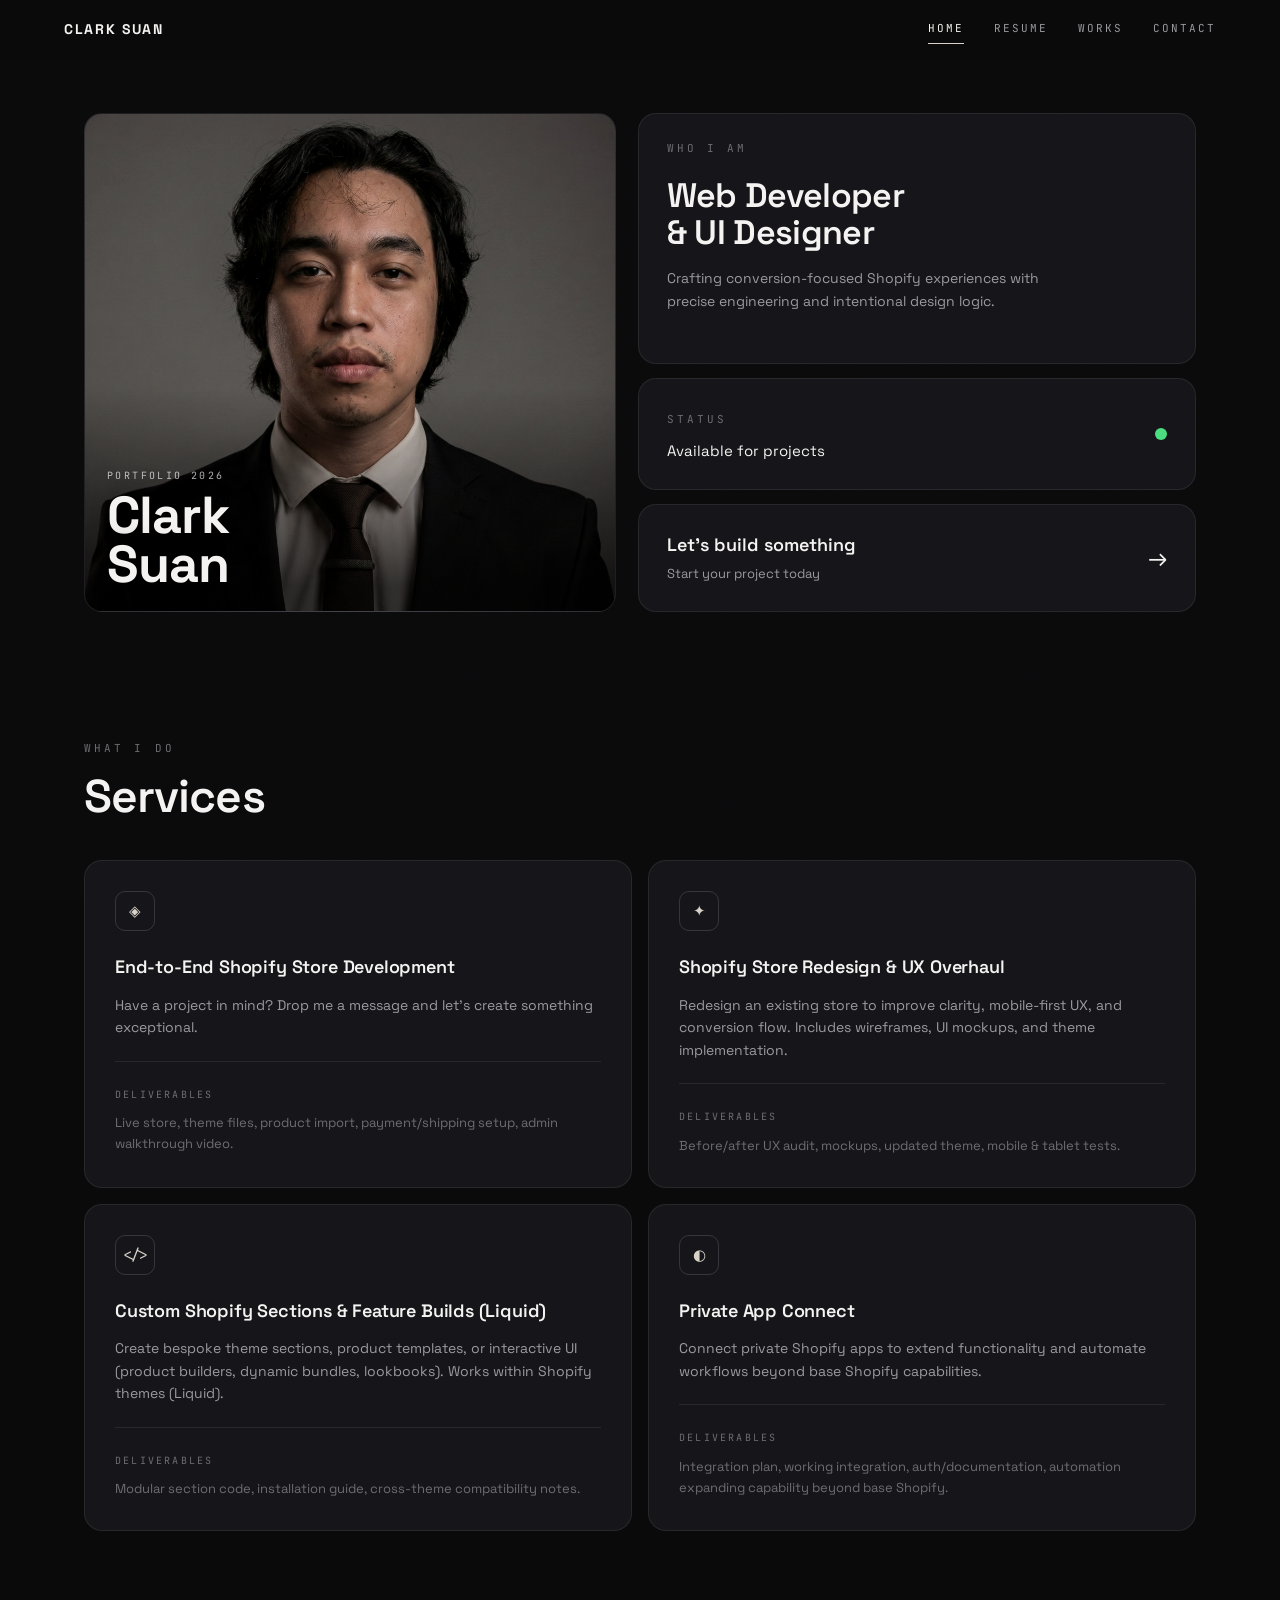
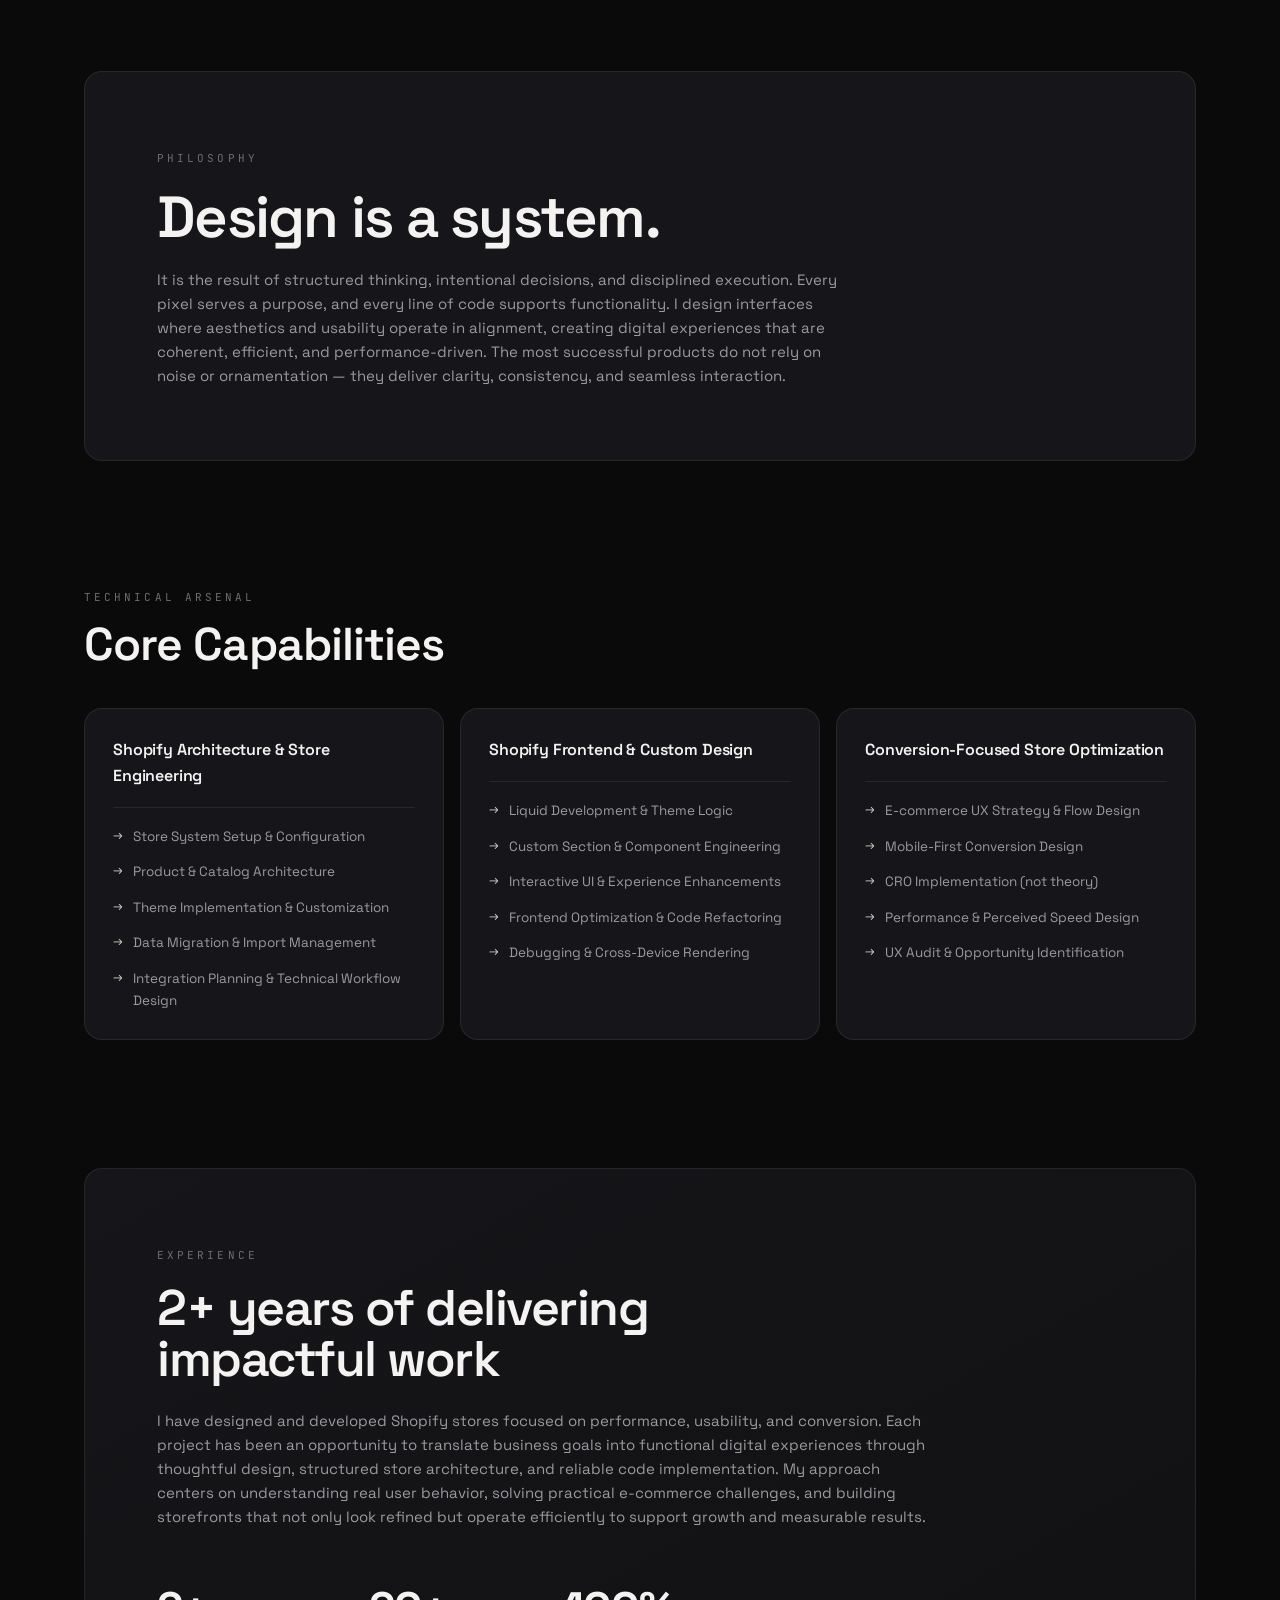
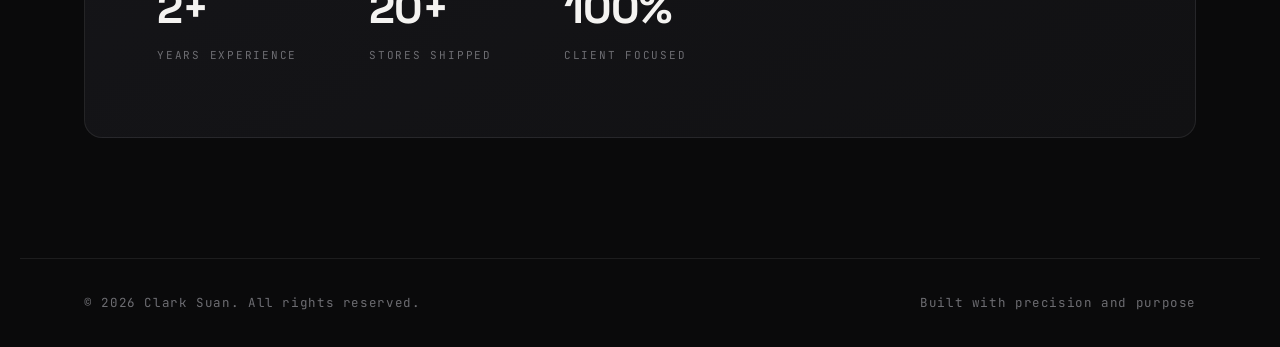
==== commit 11bed4a6: "Nav order: Home, Resume, Works, Contact Co-Authored-By: Claude Sonnet 5 <noreply@anthropic.com>" ====
--- a/index.html
+++ b/index.html
@@ -33,8 +33,8 @@
     <a href="index.html" class="nav__logo">CLARK SUAN</a>
     <nav class="nav__links" aria-label="Primary">
       <a href="index.html" aria-current="page">Home</a>
+      <a href="resume.html">Resume</a>
       <a href="works.html">Works</a>
-      <a href="resume.html">Resume</a>
       <a href="contact.html">Contact</a>
     </nav>
     <button class="nav__toggle" aria-label="Toggle menu" aria-expanded="false">
--- a/styles.css
+++ b/styles.css
@@ -544,6 +544,100 @@
 }
 
 /* ============================================================
+   WEB APPS
+   ============================================================ */
+.applist {
+  display: grid;
+  grid-template-columns: repeat(2, 1fr);
+  gap: 16px;
+}
+.appcard {
+  position: relative;
+  display: flex;
+  flex-direction: column;
+  border: 1px solid var(--line);
+  border-radius: var(--radius);
+  background: var(--surface);
+  overflow: hidden;
+  transition: border-color .3s, transform .3s, background .3s;
+}
+.appcard:hover { border-color: var(--line-2); transform: translateY(-4px); background: var(--surface-2); }
+.appcard__cover { position: absolute; inset: 0; z-index: 1; border-radius: inherit; }
+.appcard__links { position: relative; z-index: 2; }
+.appcard__body { display: flex; flex-direction: column; flex: 1; padding: 30px; }
+
+/* optional screenshot with browser chrome */
+.appcard__shot { margin: 0; border-bottom: 1px solid var(--line); background: var(--bg-2); }
+.appcard__bar {
+  display: flex;
+  align-items: center;
+  gap: 7px;
+  padding: 11px 14px;
+  border-bottom: 1px solid var(--line);
+}
+.appcard__bar i { width: 10px; height: 10px; border-radius: 50%; background: var(--line-2); }
+.appcard__bar i:nth-child(1) { background: #ff5f57; }
+.appcard__bar i:nth-child(2) { background: #febc2e; }
+.appcard__bar i:nth-child(3) { background: #28c840; }
+.appcard__bar span { margin-left: 12px; font-family: var(--mono); font-size: 11px; color: var(--faint); }
+.appcard__shot img {
+  width: 100%;
+  aspect-ratio: 16 / 10;
+  object-fit: cover;
+  object-position: center top;
+  display: block;
+}
+.appcard__cat {
+  font-family: var(--mono);
+  font-size: 10.5px;
+  letter-spacing: .22em;
+  text-transform: uppercase;
+  color: var(--faint);
+}
+.appcard h3 {
+  font-size: 20px;
+  font-weight: 600;
+  letter-spacing: -.01em;
+  margin: 10px 0 0;
+}
+.appcard__desc { color: var(--muted); font-size: 14px; margin-top: 12px; flex: 1; }
+.appcard__tech {
+  display: flex;
+  flex-wrap: wrap;
+  gap: 8px;
+  list-style: none;
+  margin-top: 20px;
+}
+.appcard__tech li {
+  font-family: var(--mono);
+  font-size: 10px;
+  letter-spacing: .08em;
+  text-transform: uppercase;
+  color: var(--muted);
+  border: 1px solid var(--line);
+  border-radius: 50px;
+  padding: 5px 11px;
+}
+.appcard__links {
+  display: flex;
+  flex-wrap: wrap;
+  gap: 18px;
+  margin-top: 22px;
+  padding-top: 18px;
+  border-top: 1px solid var(--line);
+}
+.appcard__links a {
+  font-family: var(--mono);
+  font-size: 11px;
+  letter-spacing: .1em;
+  text-transform: uppercase;
+  color: var(--muted);
+  border-bottom: 1px solid transparent;
+  transition: color .25s, border-color .25s;
+}
+.appcard__links a:hover { color: var(--accent); border-color: var(--line-2); }
+
+/* ============================================================
    SERVICES
    ============================================================ */
 .services {
@@ -598,10 +692,7 @@
   border-radius: var(--radius);
   padding: clamp(40px, 6vw, 72px);
   border: 1px solid var(--line);
-  background:
-    linear-gradient(to right, rgba(10,10,12,.92), rgba(10,10,12,.55)),
-    linear-gradient(120deg, #b5794a 0%, #7a5236 35%, #241a14 75%);
-  background-blend-mode: normal;
+  background: var(--surface);
 }
 .philosophy__quote {
   font-size: clamp(34px, 5.5vw, 58px);
@@ -611,7 +702,7 @@
   line-height: 1;
 }
 .philosophy__inner p {
-  color: rgba(244,243,241,.72);
+  color: var(--muted);
   max-width: 70ch;
   font-size: 15px;
 }
@@ -874,6 +965,7 @@
   .works,
   .services,
   .skills,
+  .applist,
   .contact { grid-template-columns: 1fr; }
   #works .section__note { position: static; text-align: left; margin-top: 10px; }
   .work--wide, .work--full { grid-column: auto; }
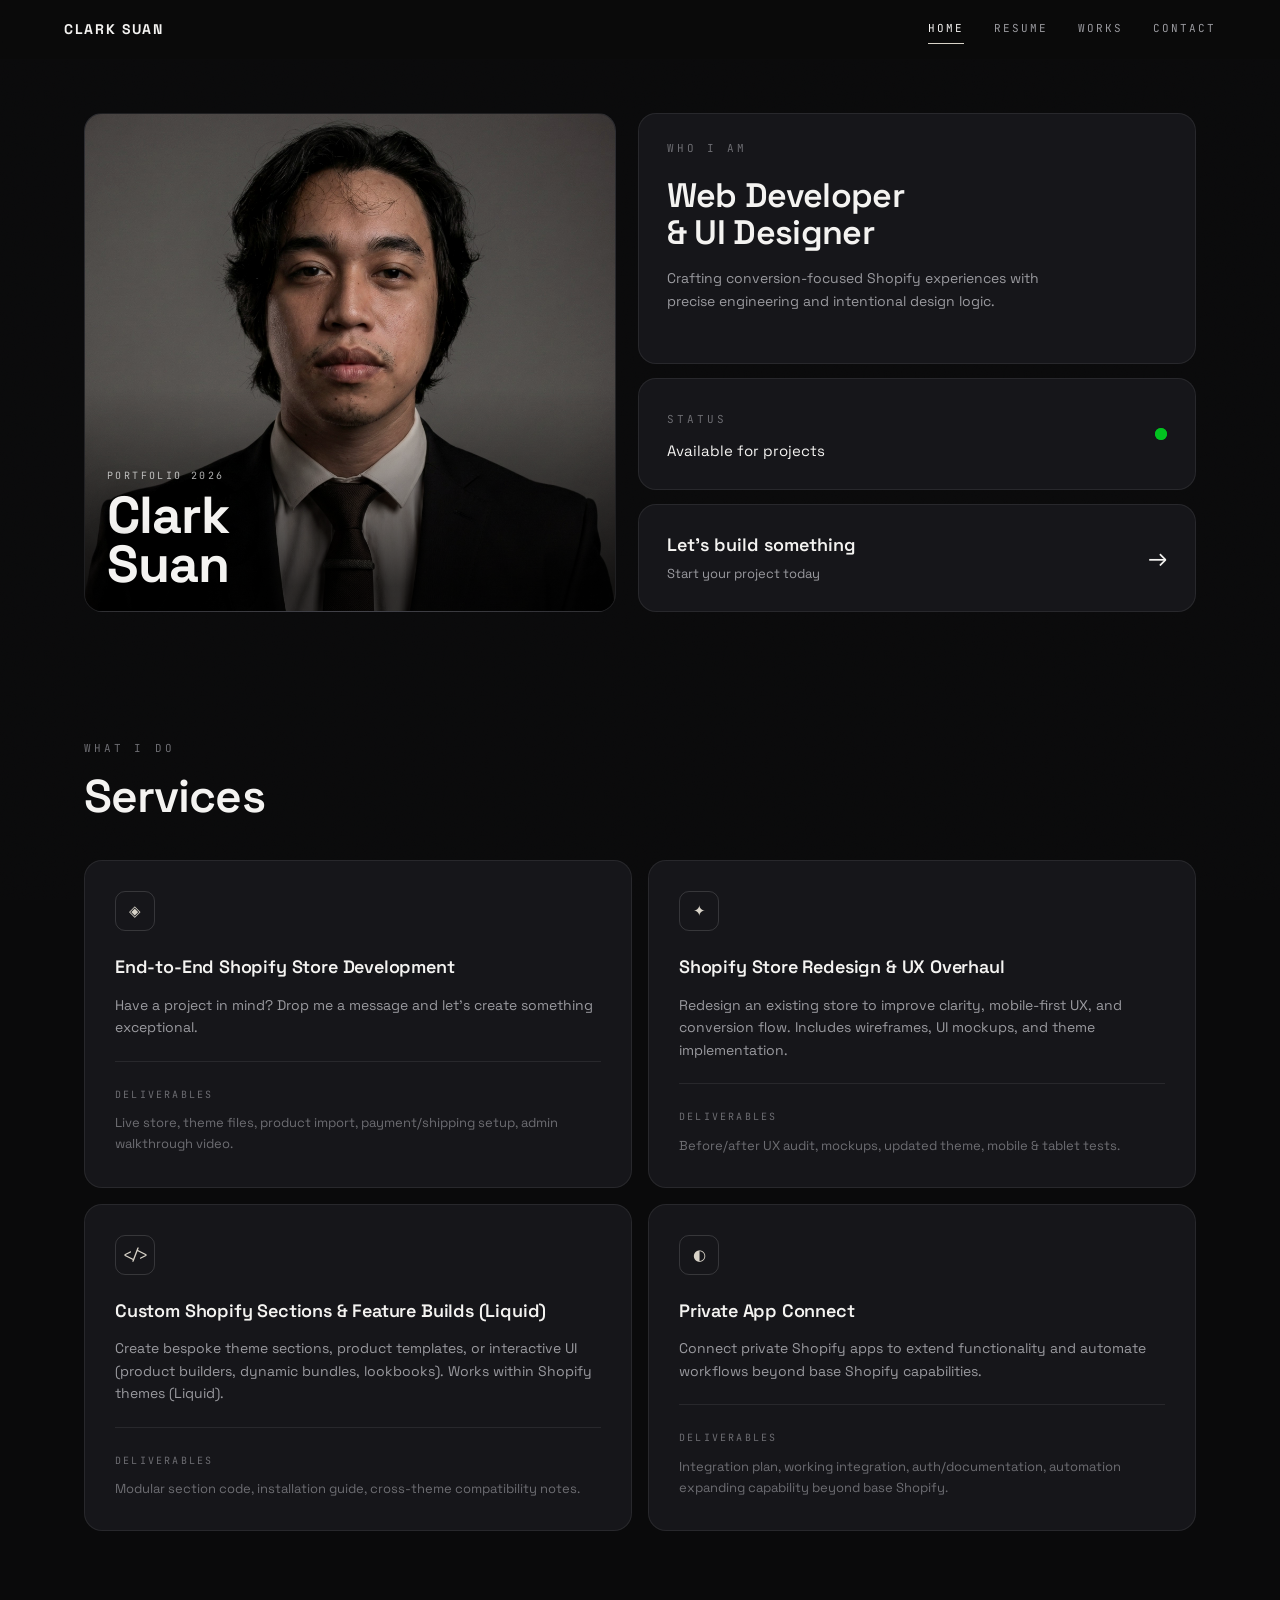
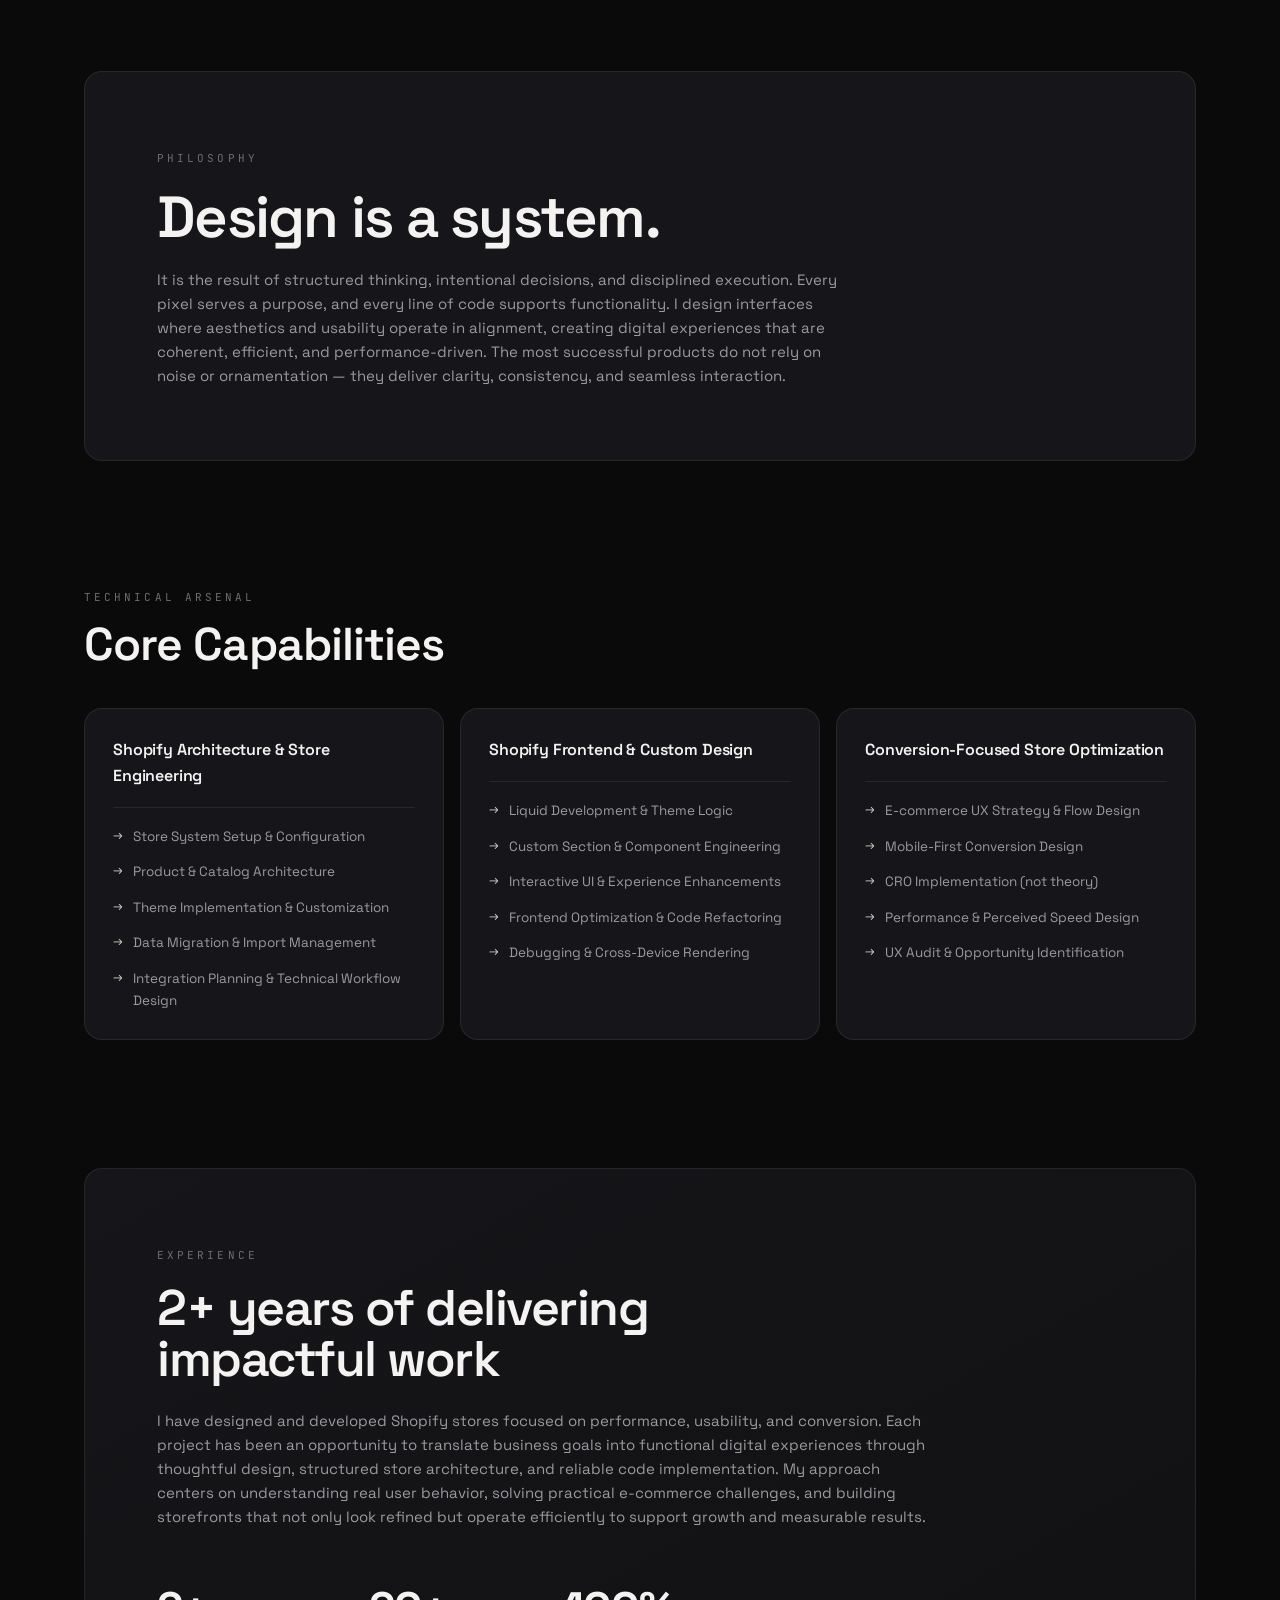
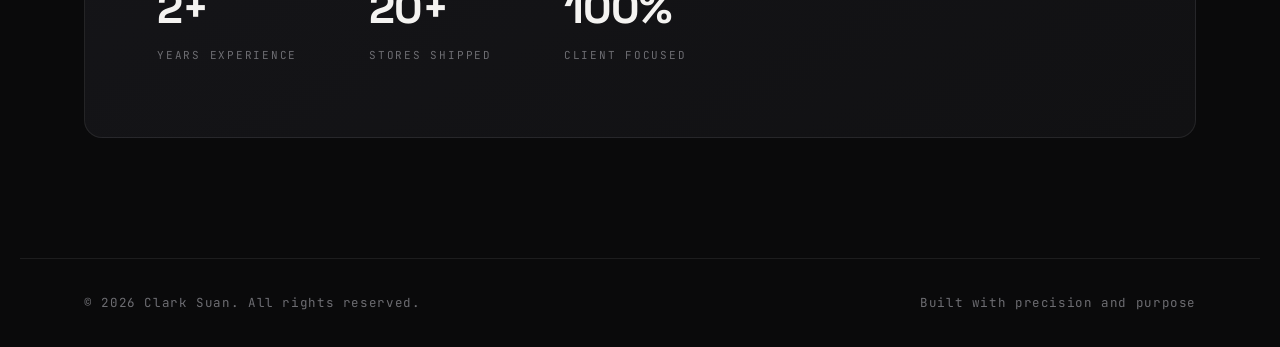
==== commit 5a87cd93: "Replace status dot with reusable pulse-dot component Fixed-size dot, only the ring scales/fades; sea" ====
--- a/index.html
+++ b/index.html
@@ -67,7 +67,9 @@
             <span class="eyebrow">Status</span>
             <p class="status__text">Available for projects</p>
           </div>
-          <span class="status__dot" aria-hidden="true"></span>
+          <span class="pulse-dot" aria-hidden="true" style="--pulse-color:#02C220; --pulse-size:12px;">
+            <span class="pulse-dot__ring"></span>
+          </span>
         </article>
 
         <a href="contact.html" class="panel panel--cta">
--- a/styles.css
+++ b/styles.css
@@ -254,21 +254,28 @@
   justify-content: space-between;
 }
 .status__text { font-size: 15px; margin-top: 8px; }
-.status__dot {
-  width: 12px; height: 12px;
+
+/* --- pulse-dot component -------------------------------------
+   Overridable: --pulse-color, --pulse-size, --pulse-duration */
+.pulse-dot {
+  position: relative;
+  display: inline-block;
+  flex: none;
+  width: var(--pulse-size, 12px);
+  height: var(--pulse-size, 12px);
   border-radius: 50%;
-  background: var(--green);
-  box-shadow: 0 0 0 0 rgba(74,222,128,.5);
-  animation: pulse 2.4s infinite, flicker 4s steps(1, end) infinite;
-}
-@keyframes pulse {
-  0%   { box-shadow: 0 0 0 0 rgba(74,222,128,.45); }
-  70%  { box-shadow: 0 0 0 12px rgba(74,222,128,0); }
-  100% { box-shadow: 0 0 0 0 rgba(74,222,128,0); }
-}
-@keyframes flicker {
-  0%, 39%, 43%, 62%, 66%, 83%, 87%, 100% { opacity: 1; }
-  41%, 64%, 85% { opacity: .2; }
+  background: var(--pulse-color, #02C220);
+}
+.pulse-dot__ring {
+  position: absolute;
+  inset: 0;
+  border-radius: 50%;
+  background: inherit;
+  animation: pulse-ring var(--pulse-duration, 2s) cubic-bezier(0, 0, 0.2, 1) infinite;
+}
+@keyframes pulse-ring {
+  0%   { transform: scale(1);   opacity: 0.55; }
+  100% { transform: scale(1.9); opacity: 0; }
 }
 
 .panel--cta {
@@ -953,7 +960,7 @@
 @media (prefers-reduced-motion: reduce) {
   .reveal { opacity: 1; transform: none; transition: none; }
   html { scroll-behavior: auto; }
-  .status__dot { animation: none; }
+  .pulse-dot__ring { animation: none; opacity: 0; }
 }
 
 /* ============================================================
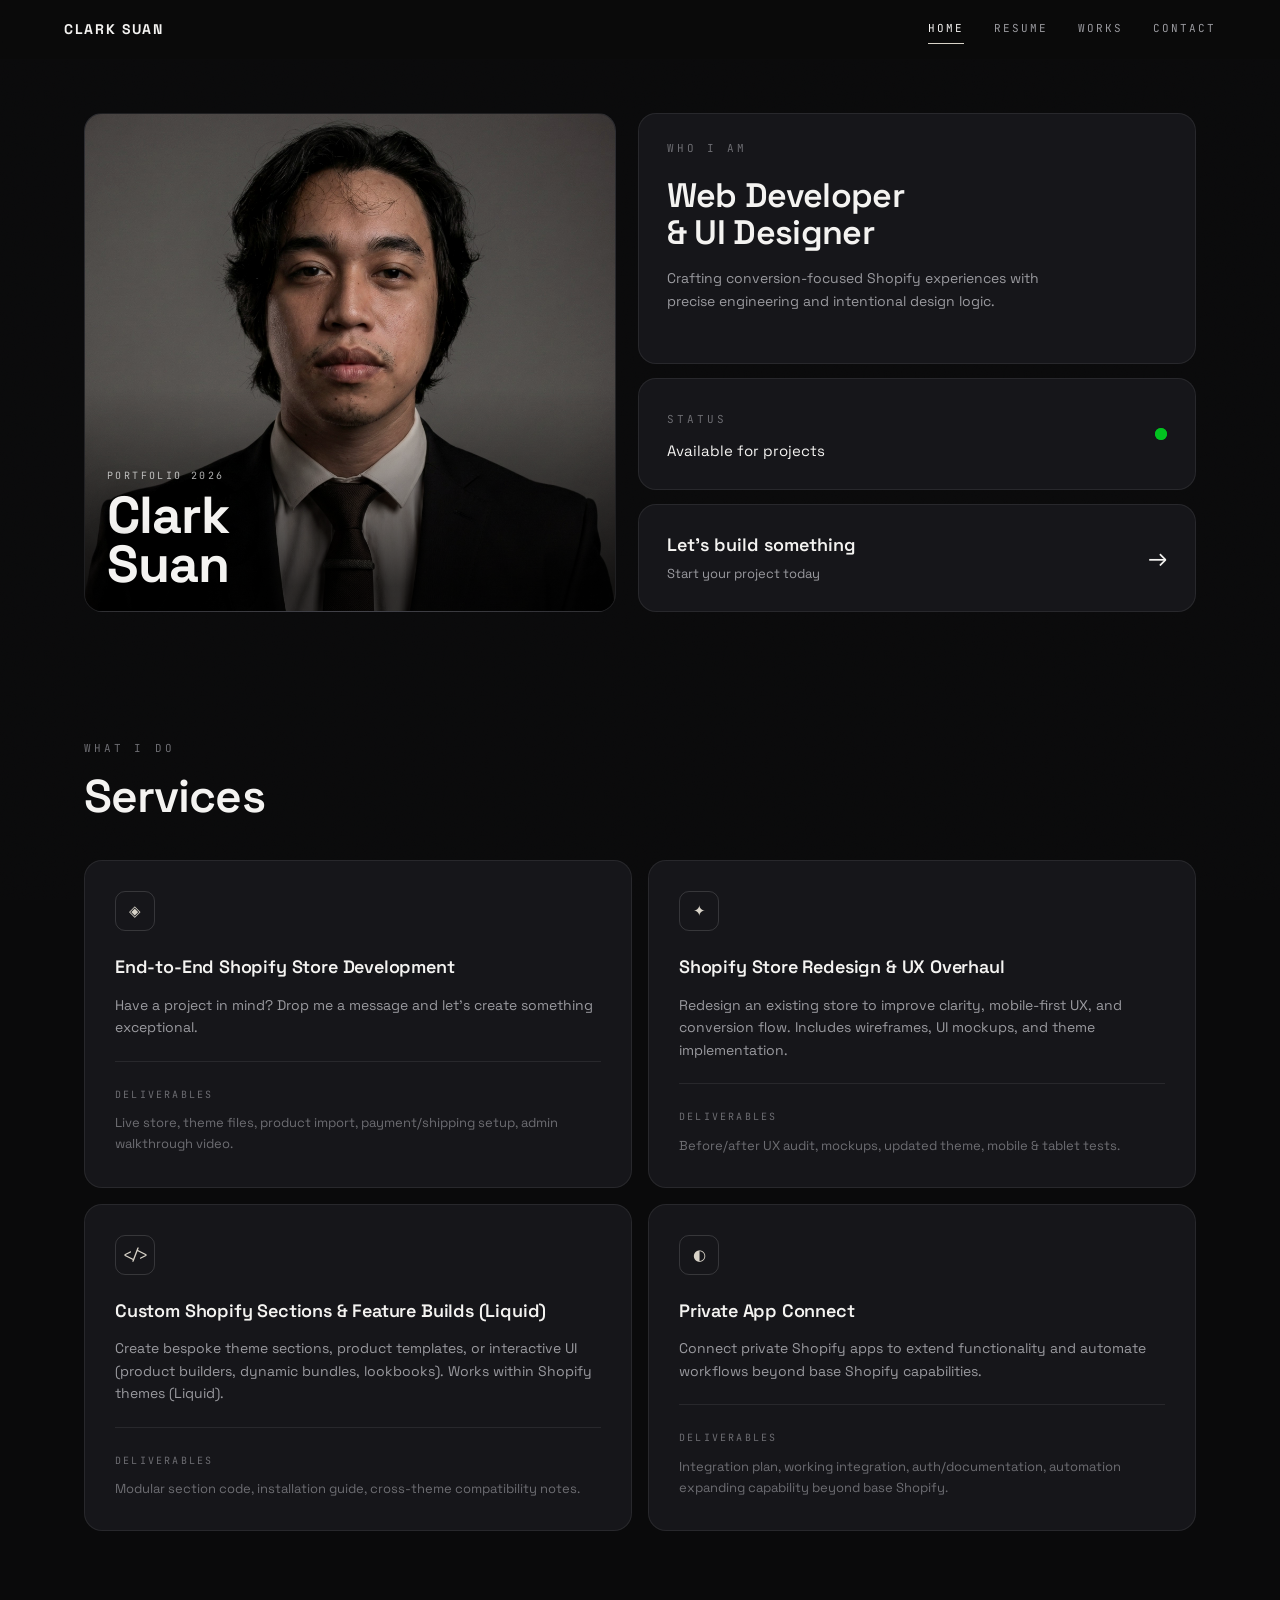
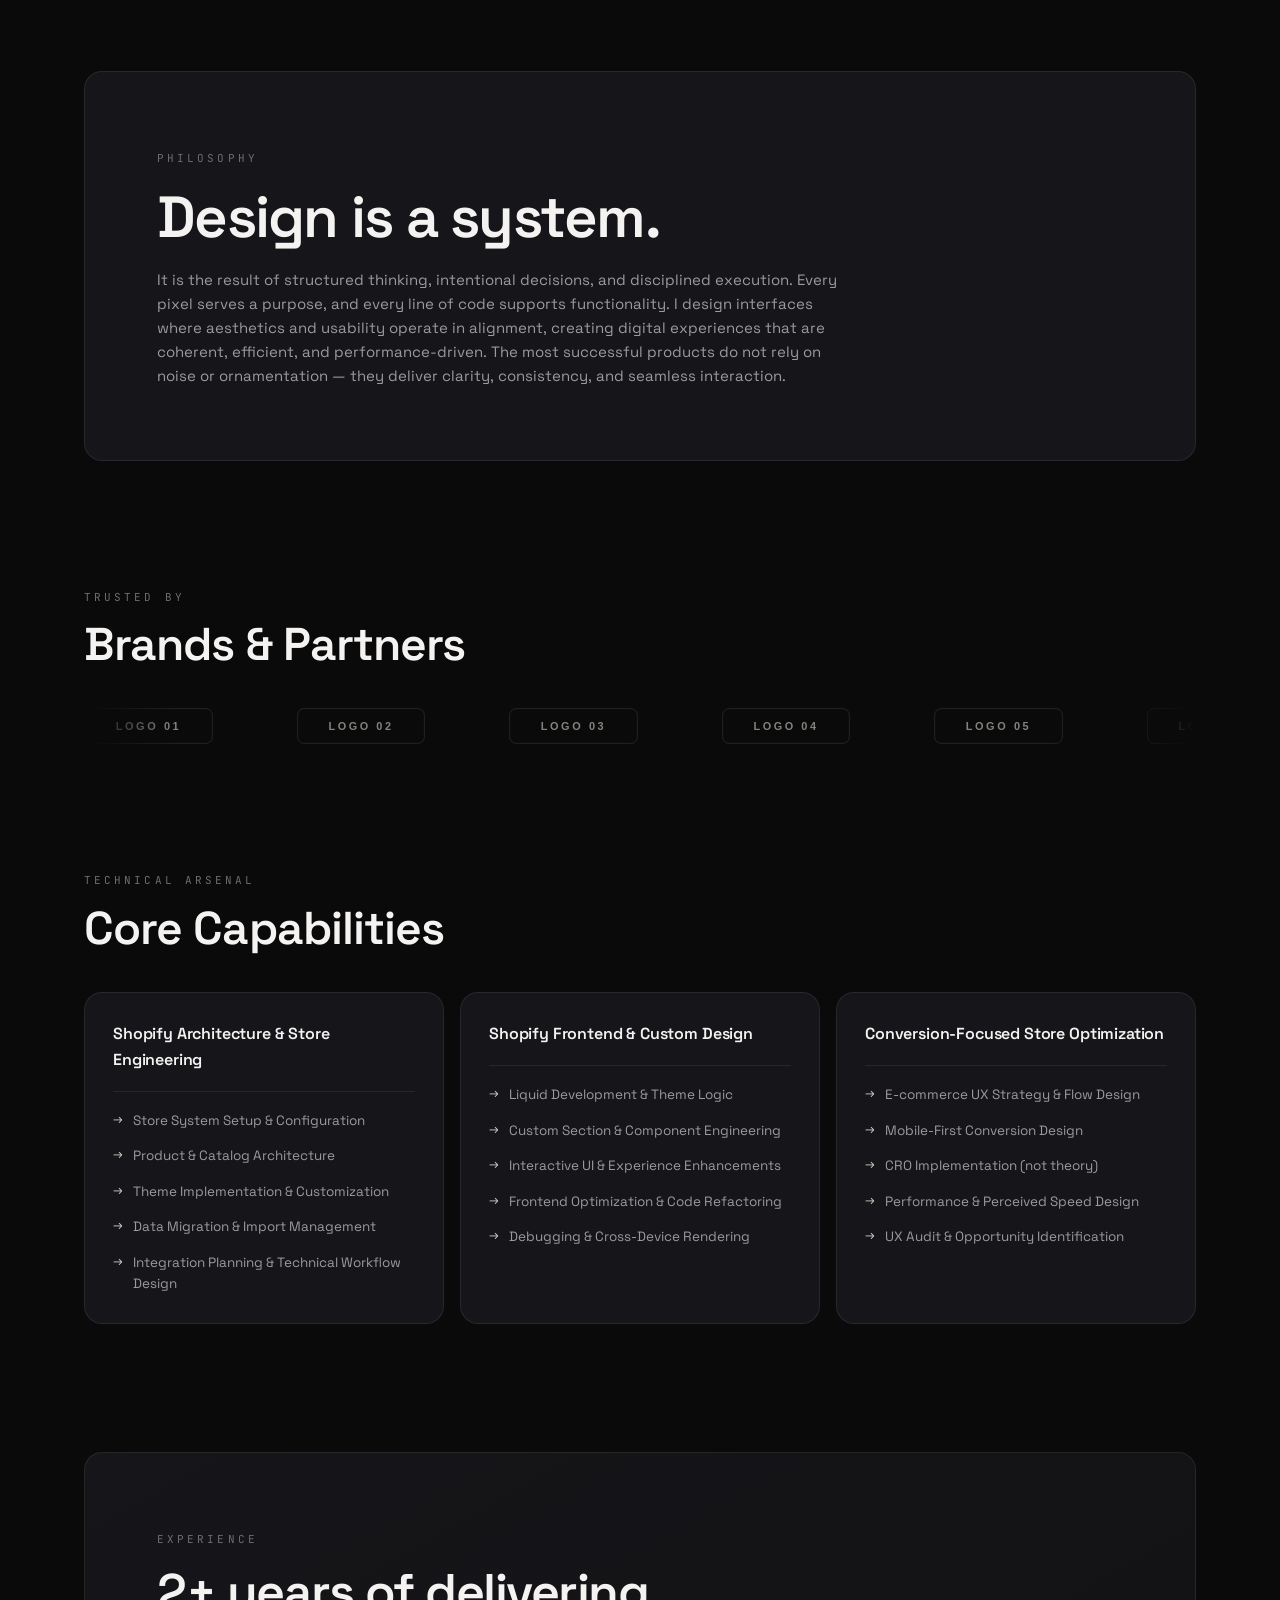
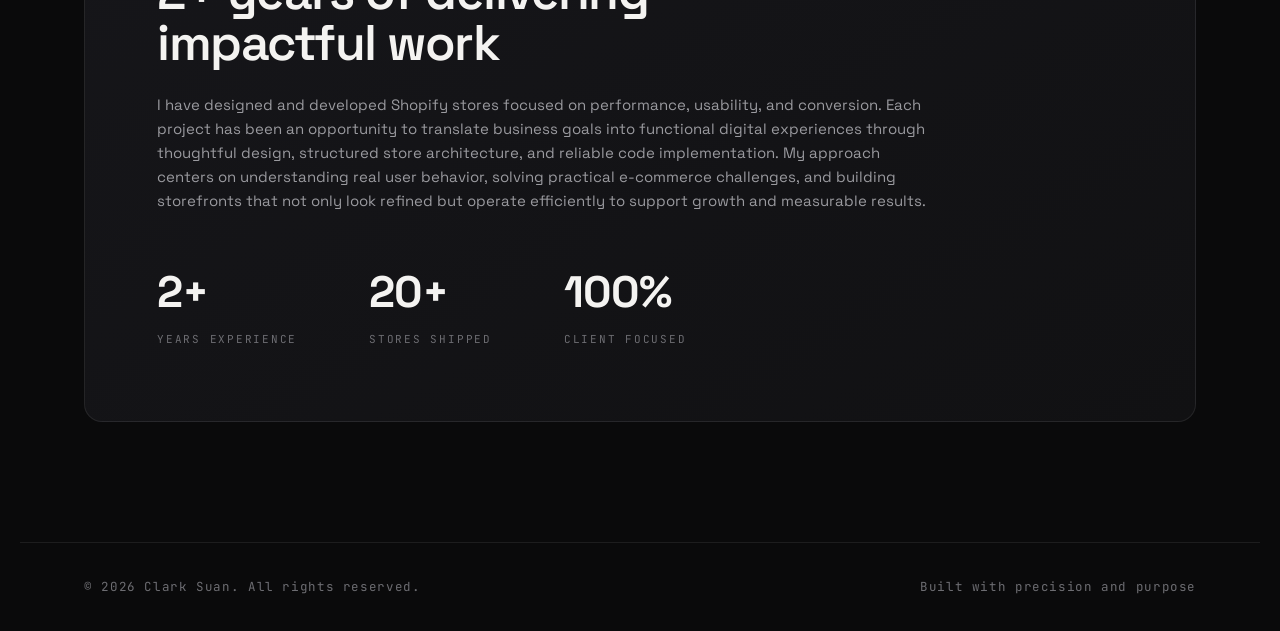
==== commit f67fe7dd: "Add logo carousel section to homepage" ====
--- a/index.html
+++ b/index.html
@@ -141,6 +141,35 @@
       </div>
     </section>
 
+    <!-- ============ BRANDS / LOGO CAROUSEL ============ -->
+    <section class="section" id="brands">
+      <header class="section__head reveal">
+        <span class="eyebrow">Trusted by</span>
+        <h2 class="section__title">Brands &amp; Partners</h2>
+      </header>
+
+      <div class="marquee reveal" aria-label="Brand logos">
+        <div class="marquee__track">
+          <div class="marquee__group">
+            <img src="assets/logos/logo-01.svg" alt="Brand logo 1" />
+            <img src="assets/logos/logo-02.svg" alt="Brand logo 2" />
+            <img src="assets/logos/logo-03.svg" alt="Brand logo 3" />
+            <img src="assets/logos/logo-04.svg" alt="Brand logo 4" />
+            <img src="assets/logos/logo-05.svg" alt="Brand logo 5" />
+            <img src="assets/logos/logo-06.svg" alt="Brand logo 6" />
+          </div>
+          <div class="marquee__group" aria-hidden="true">
+            <img src="assets/logos/logo-01.svg" alt="" />
+            <img src="assets/logos/logo-02.svg" alt="" />
+            <img src="assets/logos/logo-03.svg" alt="" />
+            <img src="assets/logos/logo-04.svg" alt="" />
+            <img src="assets/logos/logo-05.svg" alt="" />
+            <img src="assets/logos/logo-06.svg" alt="" />
+          </div>
+        </div>
+      </div>
+    </section>
+
     <!-- ============ SKILLS ============ -->
     <section class="section" id="skills">
       <header class="section__head reveal">
--- a/styles.css
+++ b/styles.css
@@ -856,6 +856,23 @@
    ============================================================ */
 .resume { display: flex; flex-direction: column; gap: clamp(40px, 6vw, 64px); }
 
+.resume__title-row {
+  display: flex;
+  flex-wrap: wrap;
+  align-items: center;
+  justify-content: space-between;
+  gap: 14px 24px;
+}
+.resume__dl { display: flex; flex-direction: column; align-items: flex-end; gap: 8px; }
+.resume__dl .btn { align-self: flex-end; }
+.resume__dl-url {
+  font-family: var(--mono);
+  font-size: 11px;
+  letter-spacing: .04em;
+  color: var(--faint);
+  word-break: break-all;
+}
+
 .resume__block { border-top: 1px solid var(--line); padding-top: clamp(28px, 4vw, 40px); }
 .resume__block--first { border-top: 0; padding-top: 0; }
 .resume__h {
@@ -927,6 +944,43 @@
 
 @media (max-width: 720px) {
   .resume__cols { grid-template-columns: 1fr; gap: 24px; }
+  .resume__title-row { flex-direction: column; align-items: flex-start; }
+  .resume__dl { align-items: flex-start; }
+  .resume__dl .btn { align-self: flex-start; }
+}
+
+/* ============================================================
+   LOGO CAROUSEL
+   ============================================================ */
+.marquee {
+  overflow: hidden;
+  -webkit-mask-image: linear-gradient(90deg, transparent, #000 8%, #000 92%, transparent);
+  mask-image: linear-gradient(90deg, transparent, #000 8%, #000 92%, transparent);
+}
+.marquee__track {
+  display: flex;
+  width: max-content;
+  animation: marquee 34s linear infinite;
+}
+.marquee:hover .marquee__track { animation-play-state: paused; }
+.marquee__group {
+  display: flex;
+  align-items: center;
+  gap: clamp(44px, 7vw, 84px);
+  padding-right: clamp(44px, 7vw, 84px);
+}
+.marquee__group img {
+  height: 36px;
+  width: auto;
+  max-width: 180px;
+  object-fit: contain;
+  opacity: .6;
+  transition: opacity .25s;
+}
+.marquee__group img:hover { opacity: 1; }
+@keyframes marquee { to { transform: translateX(-50%); } }
+@media (prefers-reduced-motion: reduce) {
+  .marquee__track { animation: none; }
 }
 
 /* ============================================================
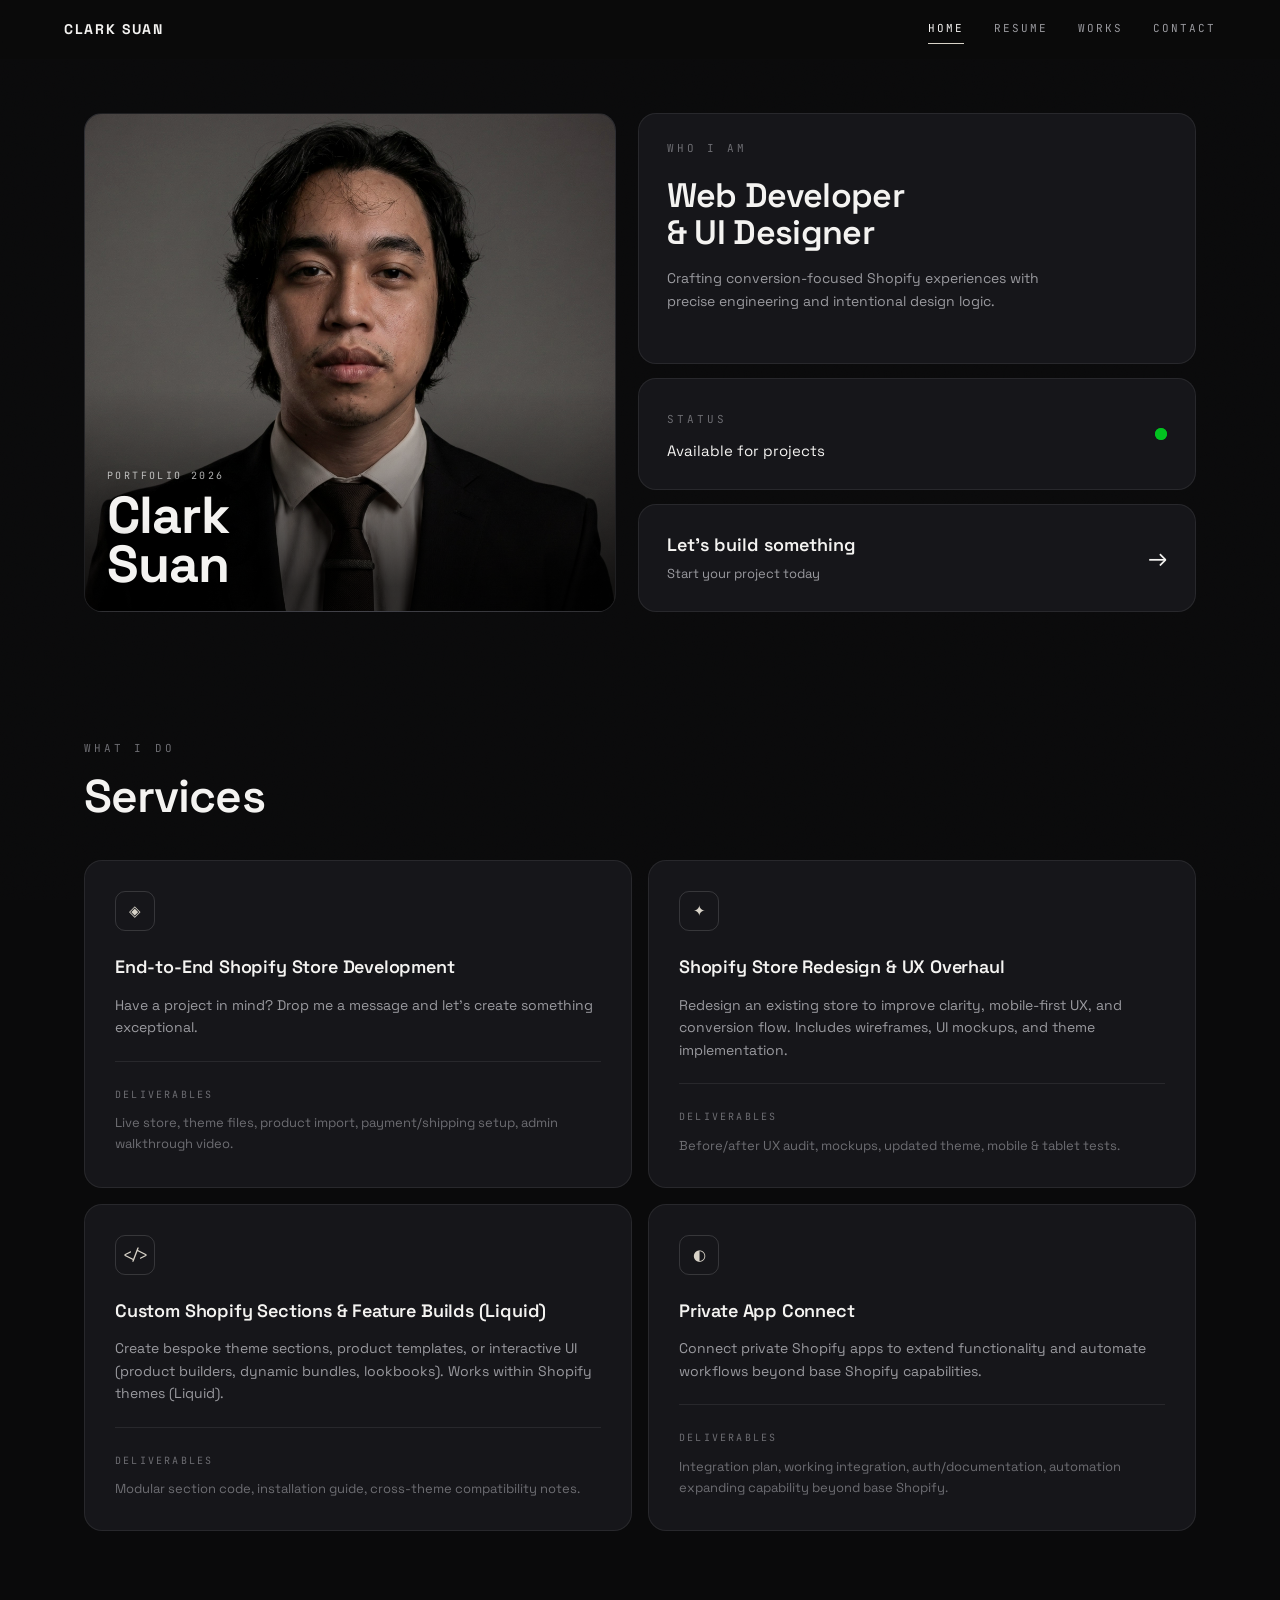
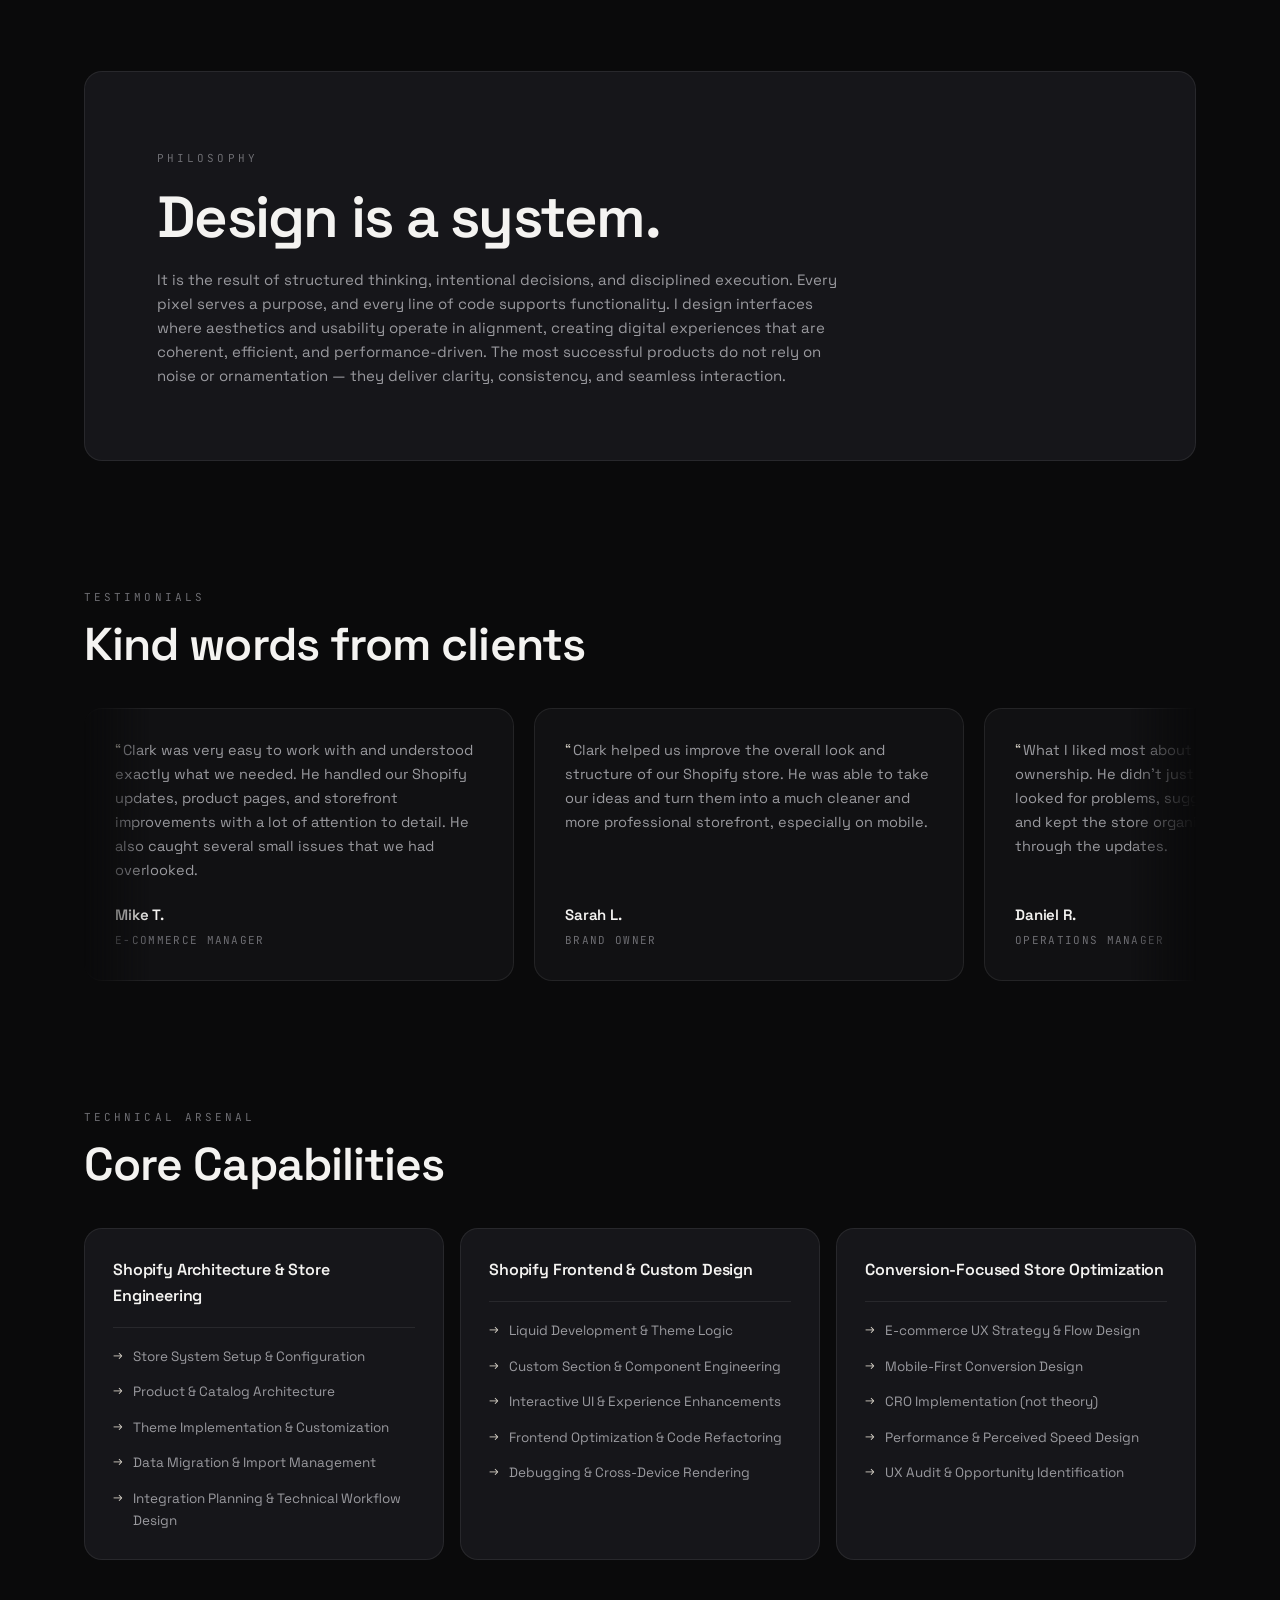
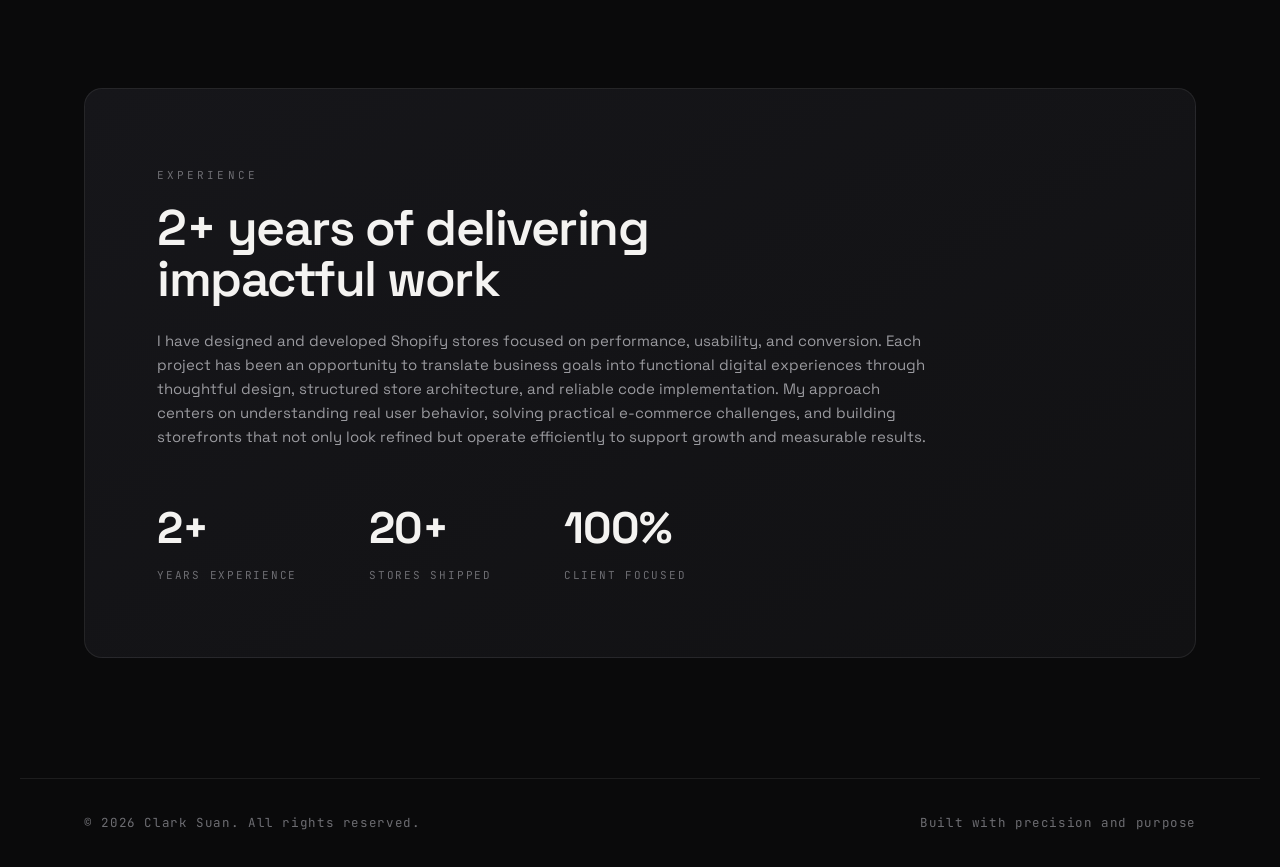
==== commit 9a807a47: "Replace logo carousel with testimonials carousel" ====
--- a/index.html
+++ b/index.html
@@ -141,30 +141,71 @@
       </div>
     </section>
 
-    <!-- ============ BRANDS / LOGO CAROUSEL ============ -->
-    <section class="section" id="brands">
+    <!-- ============ TESTIMONIALS ============ -->
+    <section class="section" id="testimonials">
       <header class="section__head reveal">
-        <span class="eyebrow">Trusted by</span>
-        <h2 class="section__title">Brands &amp; Partners</h2>
+        <span class="eyebrow">Testimonials</span>
+        <h2 class="section__title">Kind words from clients</h2>
       </header>
 
-      <div class="marquee reveal" aria-label="Brand logos">
+      <div class="marquee reveal" aria-label="Client testimonials">
         <div class="marquee__track">
           <div class="marquee__group">
-            <img src="assets/logos/logo-01.svg" alt="Brand logo 1" />
-            <img src="assets/logos/logo-02.svg" alt="Brand logo 2" />
-            <img src="assets/logos/logo-03.svg" alt="Brand logo 3" />
-            <img src="assets/logos/logo-04.svg" alt="Brand logo 4" />
-            <img src="assets/logos/logo-05.svg" alt="Brand logo 5" />
-            <img src="assets/logos/logo-06.svg" alt="Brand logo 6" />
-          </div>
-          <div class="marquee__group" aria-hidden="true">
-            <img src="assets/logos/logo-01.svg" alt="" />
-            <img src="assets/logos/logo-02.svg" alt="" />
-            <img src="assets/logos/logo-03.svg" alt="" />
-            <img src="assets/logos/logo-04.svg" alt="" />
-            <img src="assets/logos/logo-05.svg" alt="" />
-            <img src="assets/logos/logo-06.svg" alt="" />
+            <figure class="tcard">
+              <blockquote class="tcard__quote">Clark was very easy to work with and understood exactly what we needed. He handled our Shopify updates, product pages, and storefront improvements with a lot of attention to detail. He also caught several small issues that we had overlooked.</blockquote>
+              <figcaption class="tcard__who">
+                <span class="tcard__name">Mike T.</span>
+                <span class="tcard__role">E-commerce Manager</span>
+              </figcaption>
+            </figure>
+
+            <figure class="tcard">
+              <blockquote class="tcard__quote">Clark helped us improve the overall look and structure of our Shopify store. He was able to take our ideas and turn them into a much cleaner and more professional storefront, especially on mobile.</blockquote>
+              <figcaption class="tcard__who">
+                <span class="tcard__name">Sarah L.</span>
+                <span class="tcard__role">Brand Owner</span>
+              </figcaption>
+            </figure>
+
+            <figure class="tcard">
+              <blockquote class="tcard__quote">What I liked most about working with Clark was his ownership. He didn't just wait for instructions. He looked for problems, suggested practical solutions, and kept the store organized while working through the updates.</blockquote>
+              <figcaption class="tcard__who">
+                <span class="tcard__name">Daniel R.</span>
+                <span class="tcard__role">Operations Manager</span>
+              </figcaption>
+            </figure>
+
+            <figure class="tcard">
+              <blockquote class="tcard__quote">Clark did a great job building and refining our Shopify store. He paid close attention to product presentation, collections, navigation, and the overall shopping experience. The final result felt much more polished.</blockquote>
+              <figcaption class="tcard__who">
+                <span class="tcard__name">James P.</span>
+                <span class="tcard__role">Fashion Store Founder</span>
+              </figcaption>
+            </figure>
+
+            <figure class="tcard">
+              <blockquote class="tcard__quote">Clark was dependable and detail-oriented throughout the project. He handled product updates, images, layouts, and store changes carefully, and he always made sure everything looked right across different screen sizes.</blockquote>
+              <figcaption class="tcard__who">
+                <span class="tcard__name">Emily C.</span>
+                <span class="tcard__role">E-commerce Coordinator</span>
+              </figcaption>
+            </figure>
+
+            <figure class="tcard">
+              <blockquote class="tcard__quote">We needed someone who could handle both the technical and visual side of our website, and Clark was a great fit. He helped with Shopify development, page improvements, and ongoing website maintenance while keeping the user experience in mind.</blockquote>
+              <figcaption class="tcard__who">
+                <span class="tcard__name">Alex M.</span>
+                <span class="tcard__role">Digital Marketing Manager</span>
+              </figcaption>
+            </figure>
+
+            <figure class="tcard">
+              <blockquote class="tcard__quote">Clark made the process much easier for us. He understood our goals, communicated clearly, and was quick to fix issues when they came up. I especially appreciated how he approached the website from both a customer and business perspective.</blockquote>
+              <figcaption class="tcard__who">
+                <span class="tcard__name">Kevin B.</span>
+                <span class="tcard__role">Small Business Owner</span>
+              </figcaption>
+            </figure>
           </div>
         </div>
       </div>
--- a/styles.css
+++ b/styles.css
@@ -950,37 +950,60 @@
 }
 
 /* ============================================================
-   LOGO CAROUSEL
-   ============================================================ */
-.marquee {
+   TESTIMONIALS
+   ============================================================ */
+.marquee { overflow-x: auto; }
+.marquee.is-ready {
   overflow: hidden;
-  -webkit-mask-image: linear-gradient(90deg, transparent, #000 8%, #000 92%, transparent);
-  mask-image: linear-gradient(90deg, transparent, #000 8%, #000 92%, transparent);
-}
-.marquee__track {
-  display: flex;
-  width: max-content;
-  animation: marquee 34s linear infinite;
-}
-.marquee:hover .marquee__track { animation-play-state: paused; }
+  -webkit-mask-image: linear-gradient(90deg, transparent, #000 6%, #000 94%, transparent);
+  mask-image: linear-gradient(90deg, transparent, #000 6%, #000 94%, transparent);
+}
+.marquee__track { display: flex; width: max-content; }
+.marquee.is-ready .marquee__track { animation: marquee 70s linear infinite; }
+.marquee.is-ready:hover .marquee__track { animation-play-state: paused; }
 .marquee__group {
   display: flex;
-  align-items: center;
-  gap: clamp(44px, 7vw, 84px);
-  padding-right: clamp(44px, 7vw, 84px);
-}
-.marquee__group img {
-  height: 36px;
-  width: auto;
-  max-width: 180px;
-  object-fit: contain;
-  opacity: .6;
-  transition: opacity .25s;
-}
-.marquee__group img:hover { opacity: 1; }
+  align-items: stretch;
+  gap: 20px;
+  padding-right: 20px;
+}
+
+.tcard {
+  flex: 0 0 auto;
+  width: min(430px, 80vw);
+  margin: 0;
+  display: flex;
+  flex-direction: column;
+  gap: 20px;
+  padding: clamp(22px, 3vw, 30px);
+  border: 1px solid var(--line);
+  border-radius: var(--radius);
+  background: var(--bg-2);
+  transition: border-color .25s, transform .25s;
+}
+.tcard:hover { border-color: var(--line-2); transform: translateY(-4px); }
+.tcard__quote {
+  margin: 0;
+  color: var(--muted);
+  font-size: 14.5px;
+  line-height: 1.65;
+}
+.tcard__quote::before { content: "“"; color: var(--accent); margin-right: 2px; }
+.tcard__who { margin-top: auto; display: flex; flex-direction: column; gap: 5px; }
+.tcard__name { font-size: 15px; font-weight: 600; letter-spacing: -.01em; }
+.tcard__role {
+  font-family: var(--mono);
+  font-size: 11px;
+  letter-spacing: .12em;
+  text-transform: uppercase;
+  color: var(--faint);
+}
+
 @keyframes marquee { to { transform: translateX(-50%); } }
 @media (prefers-reduced-motion: reduce) {
-  .marquee__track { animation: none; }
+  .marquee.is-ready { overflow-x: auto; -webkit-mask-image: none; mask-image: none; }
+  .marquee.is-ready .marquee__track { animation: none; }
+  .tcard:hover { transform: none; }
 }
 
 /* ============================================================
